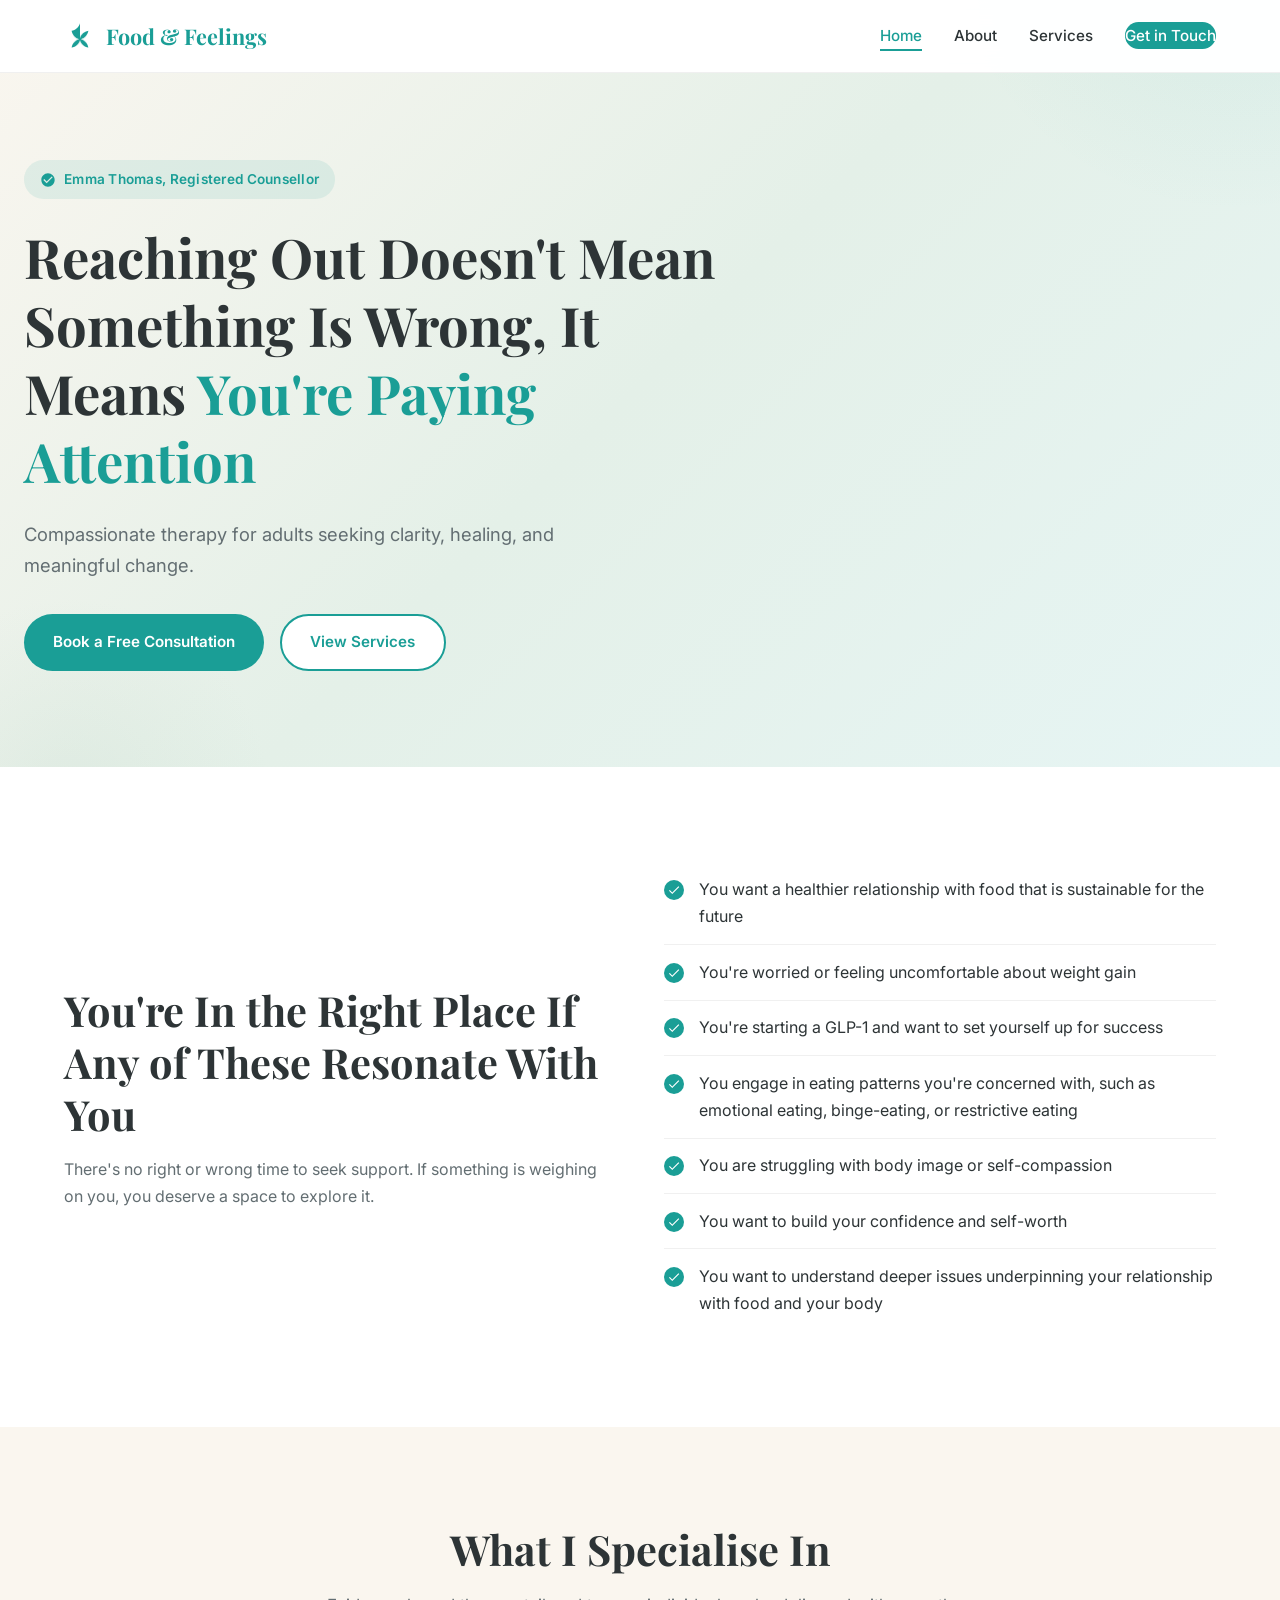
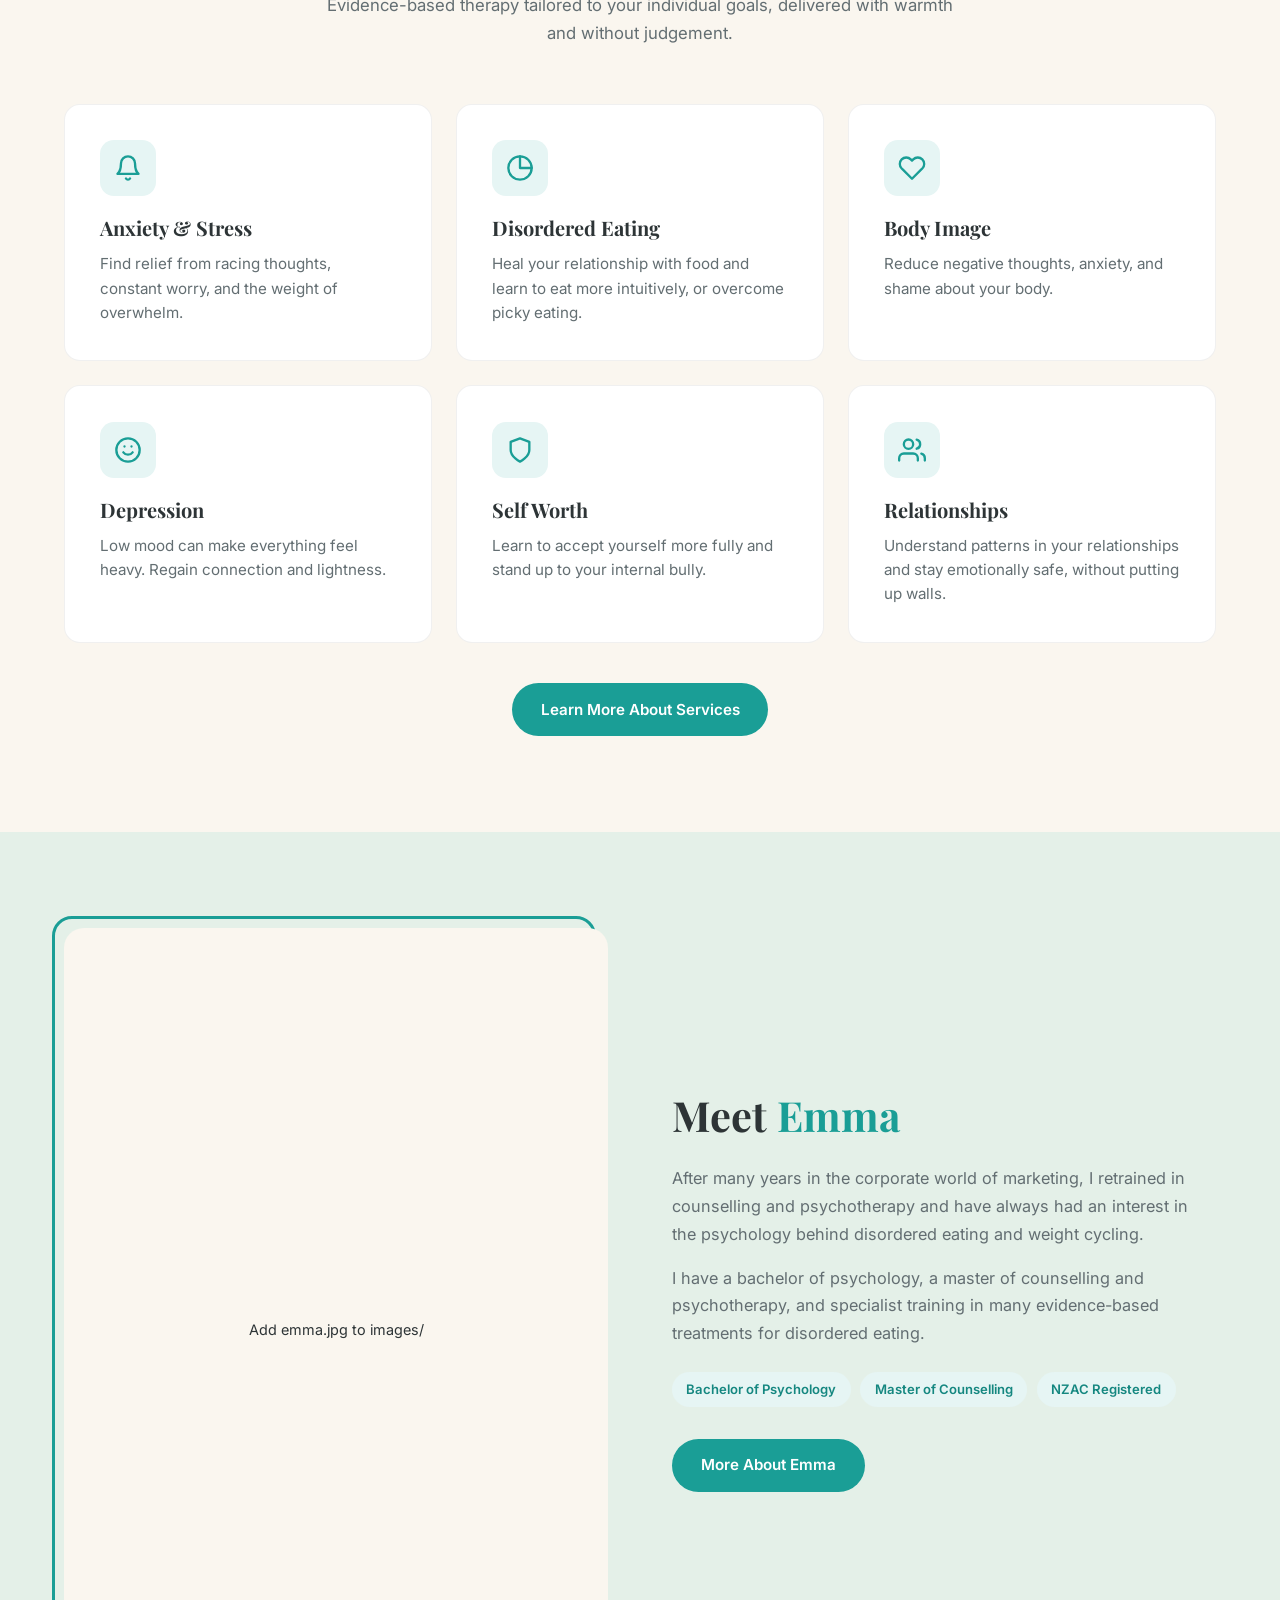
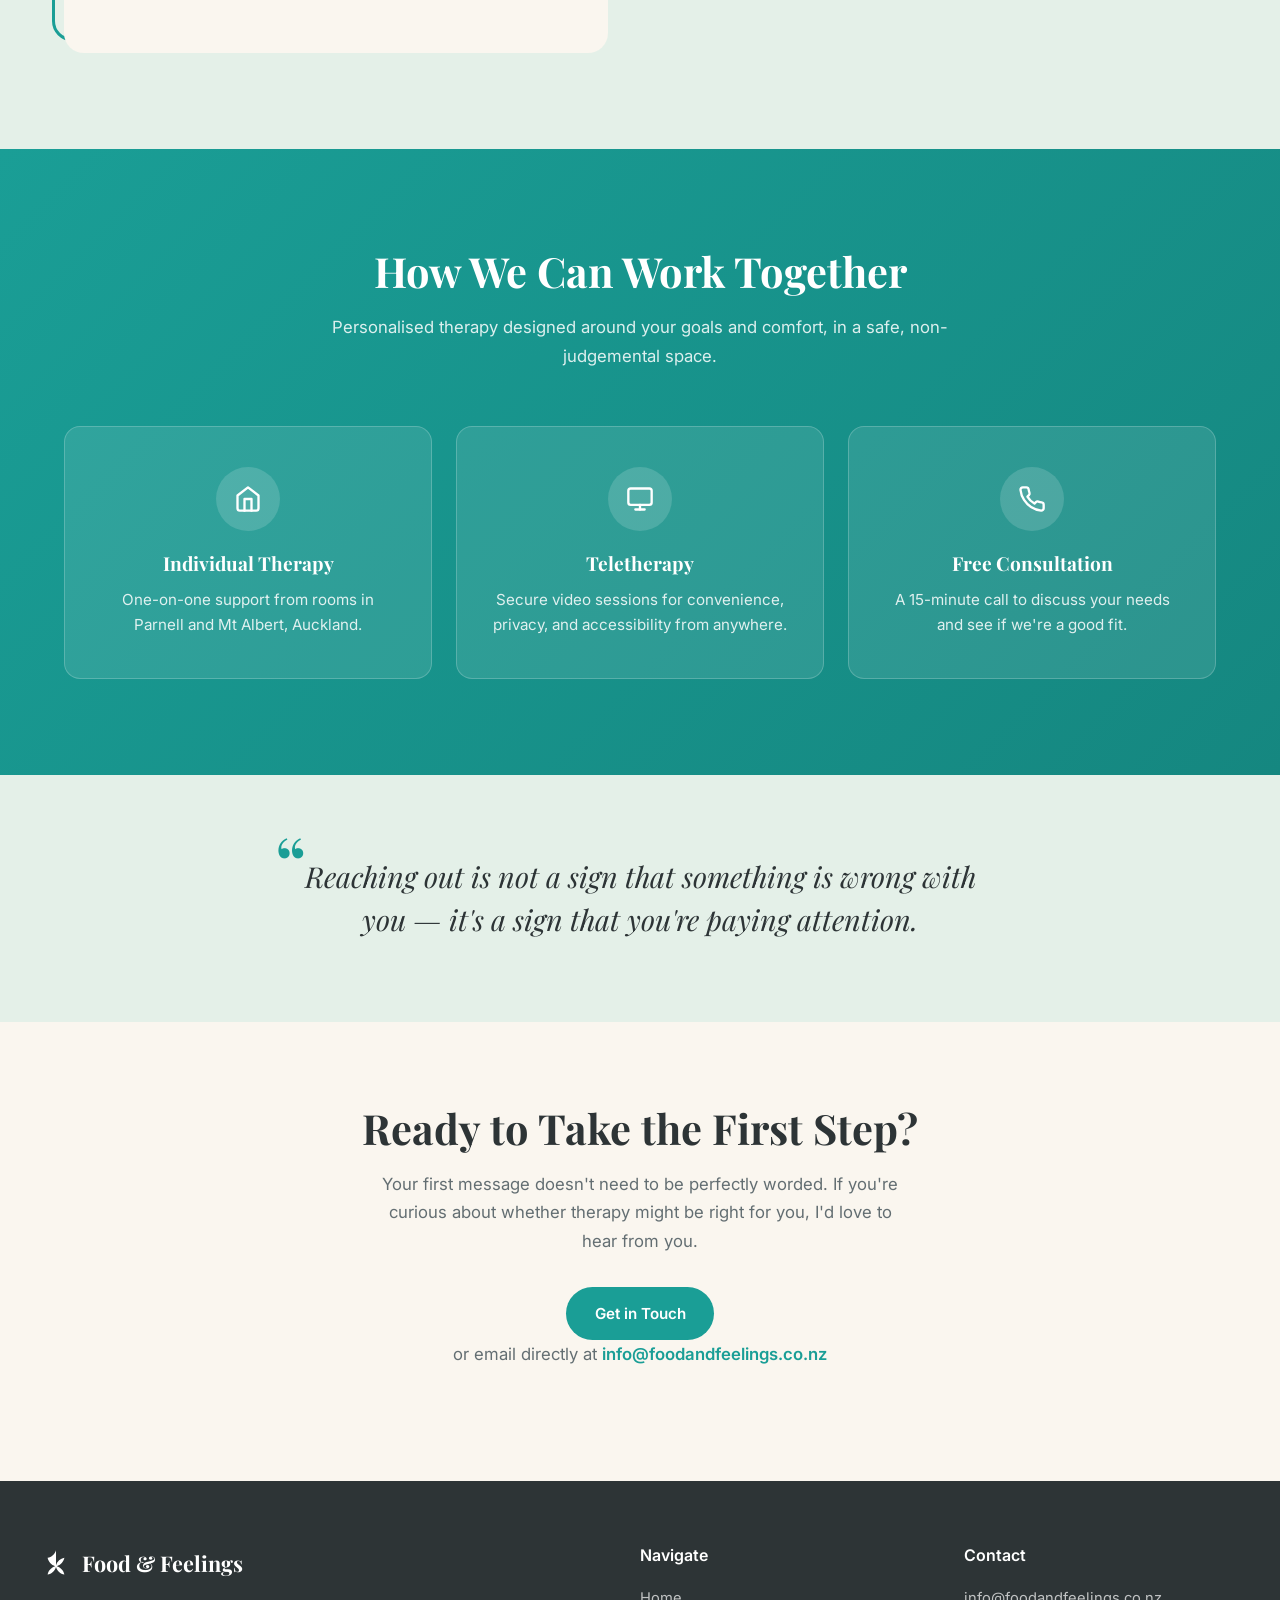
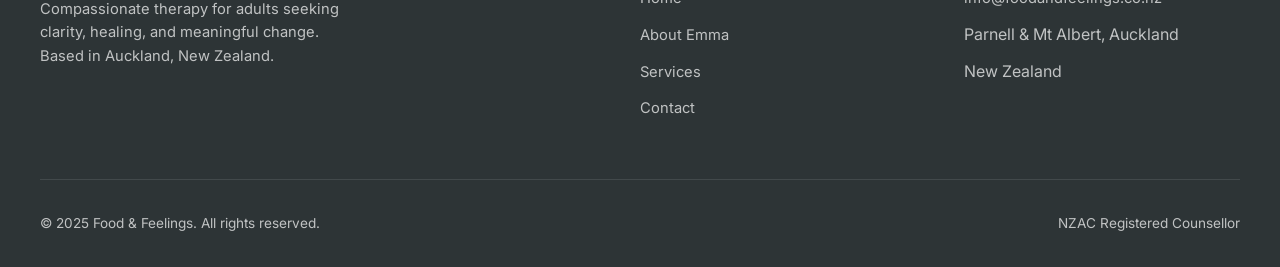
==== index.html @ 9324ab82 "Build responsive Food & Feelings website with 3 pages Rebuilt foodandfeelings.co.nz as a clean, mode" ====
<!DOCTYPE html>
<html lang="en">
<head>
  <meta charset="UTF-8">
  <meta name="viewport" content="width=device-width, initial-scale=1.0">
  <title>Food &amp; Feelings | Compassionate Therapy for Disordered Eating &amp; Wellbeing</title>
  <meta name="description" content="Compassionate therapy for adults seeking clarity, healing, and meaningful change. Specialising in disordered eating, anxiety, body image, and self worth.">
  <link rel="preconnect" href="https://fonts.googleapis.com">
  <link rel="preconnect" href="https://fonts.gstatic.com" crossorigin>
  <link href="https://fonts.googleapis.com/css2?family=Inter:wght@400;500;600;700&family=Playfair+Display:ital,wght@0,700;1,700&display=swap" rel="stylesheet">
  <link rel="stylesheet" href="css/styles.css">
</head>
<body>

  <!-- Navigation -->
  <nav class="nav">
    <div class="nav-inner">
      <a href="index.html" class="nav-logo">
        <svg viewBox="0 0 40 40" fill="none" xmlns="http://www.w3.org/2000/svg">
          <path d="M20 8c-2 4-6 6-10 6 0 4 2 8 6 10-4 2-6 6-6 10 4 0 8-2 10-6 2 4 6 6 10 6 0-4-2-8-6-10 4-2 6-6 6-10-4 0-8 2-10 6-2-4-6-6-10-6z" fill="currentColor" opacity="0.2"/>
          <path d="M20 4c-1.5 5-5.5 8.5-10.5 9.5 1 5 4.5 9 9.5 10.5-5 1.5-8.5 5.5-9.5 10.5 5-1 9-4.5 10.5-9.5 1.5 5 5.5 8.5 10.5 9.5-1-5-4.5-9-9.5-10.5 5-1.5 8.5-5.5 9.5-10.5-5 1-9 4.5-10.5 9.5z" fill="currentColor"/>
        </svg>
        Food &amp; Feelings
      </a>
      <button class="nav-toggle" aria-label="Toggle menu">
        <span></span><span></span><span></span>
      </button>
      <ul class="nav-links">
        <li><a href="index.html" class="active">Home</a></li>
        <li><a href="about.html">About</a></li>
        <li><a href="services.html">Services</a></li>
        <li><a href="mailto:info@foodandfeelings.co.nz" class="nav-cta">Get in Touch</a></li>
      </ul>
    </div>
  </nav>

  <!-- Hero -->
  <section class="hero">
    <div class="hero-content">
      <div class="hero-badge">
        <svg width="16" height="16" viewBox="0 0 24 24" fill="currentColor"><path d="M12 2C6.48 2 2 6.48 2 12s4.48 10 10 10 10-4.48 10-10S17.52 2 12 2zm-2 15l-5-5 1.41-1.41L10 14.17l7.59-7.59L19 8l-9 9z"/></svg>
        Emma Thomas, Registered Counsellor
      </div>
      <h1>Reaching Out Doesn't Mean Something Is Wrong, It Means <em>You're Paying Attention</em></h1>
      <p>Compassionate therapy for adults seeking clarity, healing, and meaningful change.</p>
      <div class="hero-buttons">
        <a href="mailto:info@foodandfeelings.co.nz" class="btn btn-primary">Book a Free Consultation</a>
        <a href="services.html" class="btn btn-secondary">View Services</a>
      </div>
    </div>
  </section>

  <!-- You're In the Right Place -->
  <section class="section">
    <div class="container">
      <div class="resonate-grid">
        <div class="fade-in">
          <h2>You're In the Right Place If Any of These Resonate With You</h2>
          <p style="color: var(--gray); margin-top: 1rem;">There's no right or wrong time to seek support. If something is weighing on you, you deserve a space to explore it.</p>
        </div>
        <ul class="resonate-list fade-in">
          <li>You want a healthier relationship with food that is sustainable for the future</li>
          <li>You're worried or feeling uncomfortable about weight gain</li>
          <li>You're starting a GLP-1 and want to set yourself up for success</li>
          <li>You engage in eating patterns you're concerned with, such as emotional eating, binge-eating, or restrictive eating</li>
          <li>You are struggling with body image or self-compassion</li>
          <li>You want to build your confidence and self-worth</li>
          <li>You want to understand deeper issues underpinning your relationship with food and your body</li>
        </ul>
      </div>
    </div>
  </section>

  <!-- Services Overview -->
  <section class="section section-cream">
    <div class="container">
      <div class="section-header fade-in">
        <h2>What I Specialise In</h2>
        <p>Evidence-based therapy tailored to your individual goals, delivered with warmth and without judgement.</p>
      </div>
      <div class="services-grid">
        <div class="service-card fade-in">
          <div class="service-icon">
            <svg viewBox="0 0 24 24" fill="none" stroke="currentColor" stroke-width="2" stroke-linecap="round" stroke-linejoin="round"><path d="M18 8A6 6 0 0 0 6 8c0 7-3 9-3 9h18s-3-2-3-9"/><path d="M13.73 21a2 2 0 0 1-3.46 0"/></svg>
          </div>
          <h3>Anxiety &amp; Stress</h3>
          <p>Find relief from racing thoughts, constant worry, and the weight of overwhelm.</p>
        </div>
        <div class="service-card fade-in">
          <div class="service-icon">
            <svg viewBox="0 0 24 24" fill="none" stroke="currentColor" stroke-width="2" stroke-linecap="round" stroke-linejoin="round"><path d="M12 2a10 10 0 1 0 10 10H12V2z"/><path d="M12 2a10 10 0 0 1 10 10"/></svg>
          </div>
          <h3>Disordered Eating</h3>
          <p>Heal your relationship with food and learn to eat more intuitively, or overcome picky eating.</p>
        </div>
        <div class="service-card fade-in">
          <div class="service-icon">
            <svg viewBox="0 0 24 24" fill="none" stroke="currentColor" stroke-width="2" stroke-linecap="round" stroke-linejoin="round"><path d="M20.84 4.61a5.5 5.5 0 0 0-7.78 0L12 5.67l-1.06-1.06a5.5 5.5 0 0 0-7.78 7.78l1.06 1.06L12 21.23l7.78-7.78 1.06-1.06a5.5 5.5 0 0 0 0-7.78z"/></svg>
          </div>
          <h3>Body Image</h3>
          <p>Reduce negative thoughts, anxiety, and shame about your body.</p>
        </div>
        <div class="service-card fade-in">
          <div class="service-icon">
            <svg viewBox="0 0 24 24" fill="none" stroke="currentColor" stroke-width="2" stroke-linecap="round" stroke-linejoin="round"><circle cx="12" cy="12" r="10"/><path d="M8 14s1.5 2 4 2 4-2 4-2"/><line x1="9" y1="9" x2="9.01" y2="9"/><line x1="15" y1="9" x2="15.01" y2="9"/></svg>
          </div>
          <h3>Depression</h3>
          <p>Low mood can make everything feel heavy. Regain connection and lightness.</p>
        </div>
        <div class="service-card fade-in">
          <div class="service-icon">
            <svg viewBox="0 0 24 24" fill="none" stroke="currentColor" stroke-width="2" stroke-linecap="round" stroke-linejoin="round"><path d="M12 22s8-4 8-10V5l-8-3-8 3v7c0 6 8 10 8 10z"/></svg>
          </div>
          <h3>Self Worth</h3>
          <p>Learn to accept yourself more fully and stand up to your internal bully.</p>
        </div>
        <div class="service-card fade-in">
          <div class="service-icon">
            <svg viewBox="0 0 24 24" fill="none" stroke="currentColor" stroke-width="2" stroke-linecap="round" stroke-linejoin="round"><path d="M17 21v-2a4 4 0 0 0-4-4H5a4 4 0 0 0-4 4v2"/><circle cx="9" cy="7" r="4"/><path d="M23 21v-2a4 4 0 0 0-3-3.87"/><path d="M16 3.13a4 4 0 0 1 0 7.75"/></svg>
          </div>
          <h3>Relationships</h3>
          <p>Understand patterns in your relationships and stay emotionally safe, without putting up walls.</p>
        </div>
      </div>
      <div style="text-align: center; margin-top: 2.5rem;" class="fade-in">
        <a href="services.html" class="btn btn-primary">Learn More About Services</a>
      </div>
    </div>
  </section>

  <!-- Meet Emma Preview -->
  <section class="section section-sage">
    <div class="container">
      <div class="about-preview">
        <div class="about-photo-wrapper fade-in">
          <div class="about-photo">
            <img src="images/emma.jpg" alt="Emma Thomas, Registered Counsellor" onerror="this.parentElement.innerHTML='<div style=&quot;width:100%;height:100%;display:flex;align-items:center;justify-content:center;background:var(--cream);flex-direction:column;gap:1rem;padding:2rem&quot;><svg width=&quot;64&quot; height=&quot;64&quot; viewBox=&quot;0 0 24 24&quot; fill=&quot;none&quot; stroke=&quot;%231a9e96&quot; stroke-width=&quot;1.5&quot;><path d=&quot;M20 21v-2a4 4 0 0 0-4-4H8a4 4 0 0 0-4 4v2&quot;/><circle cx=&quot;12&quot; cy=&quot;7&quot; r=&quot;4&quot;/></svg><span style=&quot;color:%23636e72;font-size:0.9rem&quot;>Add emma.jpg to images/</span></div>'">
          </div>
        </div>
        <div class="about-text fade-in">
          <h2>Meet <em>Emma</em></h2>
          <p>After many years in the corporate world of marketing, I retrained in counselling and psychotherapy and have always had an interest in the psychology behind disordered eating and weight cycling.</p>
          <p>I have a bachelor of psychology, a master of counselling and psychotherapy, and specialist training in many evidence-based treatments for disordered eating.</p>
          <div class="credentials">
            <span class="credential-tag">Bachelor of Psychology</span>
            <span class="credential-tag">Master of Counselling</span>
            <span class="credential-tag">NZAC Registered</span>
          </div>
          <a href="about.html" class="btn btn-primary">More About Emma</a>
        </div>
      </div>
    </div>
  </section>

  <!-- How We Work Together -->
  <section class="section section-teal">
    <div class="container">
      <div class="section-header fade-in">
        <h2>How We Can Work Together</h2>
        <p>Personalised therapy designed around your goals and comfort, in a safe, non-judgemental space.</p>
      </div>
      <div class="work-grid">
        <div class="work-card fade-in">
          <div class="work-icon">
            <svg viewBox="0 0 24 24" fill="none" stroke="currentColor" stroke-width="2" stroke-linecap="round" stroke-linejoin="round"><path d="M3 9l9-7 9 7v11a2 2 0 0 1-2 2H5a2 2 0 0 1-2-2z"/><polyline points="9 22 9 12 15 12 15 22"/></svg>
          </div>
          <h3>Individual Therapy</h3>
          <p>One-on-one support from rooms in Parnell and Mt Albert, Auckland.</p>
        </div>
        <div class="work-card fade-in">
          <div class="work-icon">
            <svg viewBox="0 0 24 24" fill="none" stroke="currentColor" stroke-width="2" stroke-linecap="round" stroke-linejoin="round"><rect x="2" y="3" width="20" height="14" rx="2" ry="2"/><line x1="8" y1="21" x2="16" y2="21"/><line x1="12" y1="17" x2="12" y2="21"/></svg>
          </div>
          <h3>Teletherapy</h3>
          <p>Secure video sessions for convenience, privacy, and accessibility from anywhere.</p>
        </div>
        <div class="work-card fade-in">
          <div class="work-icon">
            <svg viewBox="0 0 24 24" fill="none" stroke="currentColor" stroke-width="2" stroke-linecap="round" stroke-linejoin="round"><path d="M22 16.92v3a2 2 0 0 1-2.18 2 19.79 19.79 0 0 1-8.63-3.07 19.5 19.5 0 0 1-6-6 19.79 19.79 0 0 1-3.07-8.67A2 2 0 0 1 4.11 2h3a2 2 0 0 1 2 1.72 12.84 12.84 0 0 0 .7 2.81 2 2 0 0 1-.45 2.11L8.09 9.91a16 16 0 0 0 6 6l1.27-1.27a2 2 0 0 1 2.11-.45 12.84 12.84 0 0 0 2.81.7A2 2 0 0 1 22 16.92z"/></svg>
          </div>
          <h3>Free Consultation</h3>
          <p>A 15-minute call to discuss your needs and see if we're a good fit.</p>
        </div>
      </div>
    </div>
  </section>

  <!-- Quote Section -->
  <section class="quote-section">
    <div class="container fade-in">
      <blockquote>
        Reaching out is not a sign that something is wrong with you &mdash; it's a sign that you're paying attention.
      </blockquote>
    </div>
  </section>

  <!-- CTA -->
  <section class="cta-section">
    <div class="container fade-in">
      <h2>Ready to Take the First Step?</h2>
      <p>Your first message doesn't need to be perfectly worded. If you're curious about whether therapy might be right for you, I'd love to hear from you.</p>
      <a href="mailto:info@foodandfeelings.co.nz" class="btn btn-primary">Get in Touch</a>
      <p class="cta-contact">or email directly at <a href="mailto:info@foodandfeelings.co.nz">info@foodandfeelings.co.nz</a></p>
    </div>
  </section>

  <!-- Footer -->
  <footer class="footer">
    <div class="footer-grid">
      <div class="footer-brand">
        <a href="index.html" class="nav-logo">
          <svg viewBox="0 0 40 40" fill="none" xmlns="http://www.w3.org/2000/svg">
            <path d="M20 4c-1.5 5-5.5 8.5-10.5 9.5 1 5 4.5 9 9.5 10.5-5 1.5-8.5 5.5-9.5 10.5 5-1 9-4.5 10.5-9.5 1.5 5 5.5 8.5 10.5 9.5-1-5-4.5-9-9.5-10.5 5-1.5 8.5-5.5 9.5-10.5-5 1-9 4.5-10.5 9.5z" fill="currentColor"/>
          </svg>
          Food &amp; Feelings
        </a>
        <p>Compassionate therapy for adults seeking clarity, healing, and meaningful change. Based in Auckland, New Zealand.</p>
      </div>
      <div>
        <h4>Navigate</h4>
        <ul class="footer-links">
          <li><a href="index.html">Home</a></li>
          <li><a href="about.html">About Emma</a></li>
          <li><a href="services.html">Services</a></li>
          <li><a href="mailto:info@foodandfeelings.co.nz">Contact</a></li>
        </ul>
      </div>
      <div>
        <h4>Contact</h4>
        <ul class="footer-links">
          <li><a href="mailto:info@foodandfeelings.co.nz">info@foodandfeelings.co.nz</a></li>
          <li>Parnell &amp; Mt Albert, Auckland</li>
          <li>New Zealand</li>
        </ul>
      </div>
    </div>
    <div class="footer-bottom">
      <span>&copy; 2025 Food &amp; Feelings. All rights reserved.</span>
      <span>NZAC Registered Counsellor</span>
    </div>
  </footer>

  <script src="js/main.js"></script>
</body>
</html>
---- css/styles.css ----
:root {
  --teal: #1a9e96;
  --teal-dark: #158780;
  --teal-light: #e6f5f4;
  --cream: #faf6ef;
  --cream-dark: #f0e9dd;
  --sage: #c8ddd0;
  --sage-light: #e4f0e8;
  --charcoal: #2d3436;
  --gray: #636e72;
  --gray-light: #b2bec3;
  --white: #ffffff;
  --font-heading: 'Playfair Display', Georgia, serif;
  --font-body: 'Inter', -apple-system, BlinkMacSystemFont, sans-serif;
  --max-width: 1200px;
  --section-padding: 6rem 1.5rem;
  --transition: 0.3s ease;
}

*, *::before, *::after {
  margin: 0;
  padding: 0;
  box-sizing: border-box;
}

html {
  scroll-behavior: smooth;
  font-size: 16px;
}

body {
  font-family: var(--font-body);
  color: var(--charcoal);
  line-height: 1.7;
  background: var(--white);
  -webkit-font-smoothing: antialiased;
}

img {
  max-width: 100%;
  height: auto;
  display: block;
}

a {
  color: var(--teal);
  text-decoration: none;
  transition: color var(--transition);
}

a:hover {
  color: var(--teal-dark);
}

h1, h2, h3, h4 {
  font-family: var(--font-heading);
  font-weight: 700;
  line-height: 1.25;
}

h1 { font-size: clamp(2.2rem, 5vw, 3.4rem); }
h2 { font-size: clamp(1.8rem, 4vw, 2.6rem); }
h3 { font-size: clamp(1.3rem, 3vw, 1.6rem); }

.container {
  max-width: var(--max-width);
  margin: 0 auto;
  padding: 0 1.5rem;
}

/* ========== NAVIGATION ========== */

.nav {
  position: fixed;
  top: 0;
  left: 0;
  right: 0;
  z-index: 1000;
  background: rgba(255, 255, 255, 0.97);
  backdrop-filter: blur(12px);
  border-bottom: 1px solid rgba(0, 0, 0, 0.06);
  transition: box-shadow var(--transition);
}

.nav.scrolled {
  box-shadow: 0 2px 20px rgba(0, 0, 0, 0.08);
}

.nav-inner {
  max-width: var(--max-width);
  margin: 0 auto;
  padding: 0 1.5rem;
  display: flex;
  align-items: center;
  justify-content: space-between;
  height: 72px;
}

.nav-logo {
  display: flex;
  align-items: center;
  gap: 0.6rem;
  font-family: var(--font-heading);
  font-size: 1.35rem;
  font-weight: 700;
  color: var(--teal);
}

.nav-logo svg {
  width: 32px;
  height: 32px;
}

.nav-links {
  display: flex;
  align-items: center;
  gap: 2rem;
  list-style: none;
}

.nav-links a {
  color: var(--charcoal);
  font-size: 0.95rem;
  font-weight: 500;
  position: relative;
  padding: 0.25rem 0;
}

.nav-links a::after {
  content: '';
  position: absolute;
  bottom: -2px;
  left: 0;
  width: 0;
  height: 2px;
  background: var(--teal);
  transition: width var(--transition);
}

.nav-links a:hover::after,
.nav-links a.active::after {
  width: 100%;
}

.nav-links a.active {
  color: var(--teal);
}

.nav-cta {
  background: var(--teal);
  color: var(--white) !important;
  padding: 0.6rem 1.4rem;
  border-radius: 50px;
  font-weight: 600;
  font-size: 0.9rem;
}

.nav-cta::after {
  display: none !important;
}

.nav-cta:hover {
  background: var(--teal-dark);
  color: var(--white) !important;
}

.nav-toggle {
  display: none;
  flex-direction: column;
  gap: 5px;
  background: none;
  border: none;
  cursor: pointer;
  padding: 4px;
}

.nav-toggle span {
  width: 24px;
  height: 2.5px;
  background: var(--charcoal);
  border-radius: 2px;
  transition: var(--transition);
}

/* ========== HERO ========== */

.hero {
  padding: 10rem 1.5rem 6rem;
  background: linear-gradient(135deg, var(--cream) 0%, var(--sage-light) 50%, var(--teal-light) 100%);
  position: relative;
  overflow: hidden;
}

.hero::before {
  content: '';
  position: absolute;
  top: -50%;
  right: -20%;
  width: 600px;
  height: 600px;
  background: radial-gradient(circle, rgba(26, 158, 150, 0.08) 0%, transparent 70%);
  border-radius: 50%;
}

.hero::after {
  content: '';
  position: absolute;
  bottom: -30%;
  left: -10%;
  width: 400px;
  height: 400px;
  background: radial-gradient(circle, rgba(200, 221, 208, 0.3) 0%, transparent 70%);
  border-radius: 50%;
}

.hero-content {
  max-width: 720px;
  position: relative;
  z-index: 1;
}

.hero-badge {
  display: inline-flex;
  align-items: center;
  gap: 0.5rem;
  background: rgba(26, 158, 150, 0.1);
  color: var(--teal);
  padding: 0.5rem 1rem;
  border-radius: 50px;
  font-size: 0.85rem;
  font-weight: 600;
  margin-bottom: 1.5rem;
  letter-spacing: 0.02em;
}

.hero h1 {
  color: var(--charcoal);
  margin-bottom: 1.5rem;
}

.hero h1 em {
  color: var(--teal);
  font-style: normal;
}

.hero p {
  font-size: 1.15rem;
  color: var(--gray);
  max-width: 560px;
  margin-bottom: 2rem;
}

.hero-buttons {
  display: flex;
  gap: 1rem;
  flex-wrap: wrap;
}

/* ========== BUTTONS ========== */

.btn {
  display: inline-flex;
  align-items: center;
  gap: 0.5rem;
  padding: 0.85rem 1.8rem;
  border-radius: 50px;
  font-family: var(--font-body);
  font-weight: 600;
  font-size: 0.95rem;
  cursor: pointer;
  border: none;
  transition: all var(--transition);
}

.btn-primary {
  background: var(--teal);
  color: var(--white);
}

.btn-primary:hover {
  background: var(--teal-dark);
  color: var(--white);
  transform: translateY(-2px);
  box-shadow: 0 8px 24px rgba(26, 158, 150, 0.3);
}

.btn-secondary {
  background: var(--white);
  color: var(--teal);
  border: 2px solid var(--teal);
}

.btn-secondary:hover {
  background: var(--teal-light);
  color: var(--teal-dark);
  transform: translateY(-2px);
}

/* ========== SECTIONS ========== */

.section {
  padding: var(--section-padding);
}

.section-cream {
  background: var(--cream);
}

.section-sage {
  background: var(--sage-light);
}

.section-teal {
  background: linear-gradient(135deg, var(--teal) 0%, var(--teal-dark) 100%);
  color: var(--white);
}

.section-header {
  text-align: center;
  max-width: 640px;
  margin: 0 auto 3.5rem;
}

.section-header h2 {
  margin-bottom: 1rem;
}

.section-header p {
  color: var(--gray);
  font-size: 1.05rem;
}

.section-teal .section-header p {
  color: rgba(255, 255, 255, 0.85);
}

/* ========== RESONATE SECTION ========== */

.resonate-grid {
  display: grid;
  grid-template-columns: 1fr 1fr;
  gap: 3rem;
  align-items: center;
}

.resonate-image {
  border-radius: 20px;
  overflow: hidden;
  aspect-ratio: 4/3;
  background: linear-gradient(135deg, var(--sage) 0%, var(--teal-light) 100%);
  display: flex;
  align-items: center;
  justify-content: center;
  position: relative;
}

.resonate-image img {
  width: 100%;
  height: 100%;
  object-fit: cover;
}

.resonate-list {
  list-style: none;
}

.resonate-list li {
  position: relative;
  padding: 0.85rem 0 0.85rem 2.2rem;
  font-size: 1rem;
  color: var(--charcoal);
  border-bottom: 1px solid rgba(0, 0, 0, 0.06);
}

.resonate-list li:last-child {
  border-bottom: none;
}

.resonate-list li::before {
  content: '';
  position: absolute;
  left: 0;
  top: 1.1rem;
  width: 20px;
  height: 20px;
  background: var(--teal);
  border-radius: 50%;
  background-image: url("data:image/svg+xml,%3Csvg xmlns='http://www.w3.org/2000/svg' viewBox='0 0 24 24' fill='white'%3E%3Cpath d='M9 16.17L4.83 12l-1.42 1.41L9 19 21 7l-1.41-1.41z'/%3E%3C/svg%3E");
  background-size: 14px;
  background-position: center;
  background-repeat: no-repeat;
}

/* ========== SERVICES CARDS ========== */

.services-grid {
  display: grid;
  grid-template-columns: repeat(3, 1fr);
  gap: 1.5rem;
}

.service-card {
  background: var(--white);
  border-radius: 16px;
  padding: 2.2rem;
  transition: all var(--transition);
  border: 1px solid rgba(0, 0, 0, 0.06);
  position: relative;
  overflow: hidden;
}

.service-card::before {
  content: '';
  position: absolute;
  top: 0;
  left: 0;
  right: 0;
  height: 4px;
  background: var(--teal);
  transform: scaleX(0);
  transition: transform var(--transition);
}

.service-card:hover {
  transform: translateY(-4px);
  box-shadow: 0 12px 32px rgba(0, 0, 0, 0.08);
}

.service-card:hover::before {
  transform: scaleX(1);
}

.service-icon {
  width: 56px;
  height: 56px;
  background: var(--teal-light);
  border-radius: 14px;
  display: flex;
  align-items: center;
  justify-content: center;
  margin-bottom: 1.2rem;
}

.service-icon svg {
  width: 28px;
  height: 28px;
  color: var(--teal);
}

.service-card h3 {
  margin-bottom: 0.75rem;
  font-size: 1.25rem;
}

.service-card p {
  color: var(--gray);
  font-size: 0.95rem;
  line-height: 1.6;
}

.section-cream .service-card {
  background: var(--white);
}

/* ========== EMMA / ABOUT PREVIEW ========== */

.about-preview {
  display: grid;
  grid-template-columns: 1fr 1fr;
  gap: 4rem;
  align-items: center;
}

.about-photo-wrapper {
  position: relative;
}

.about-photo-wrapper::before {
  content: '';
  position: absolute;
  top: -12px;
  left: -12px;
  right: 12px;
  bottom: 12px;
  border: 3px solid var(--teal);
  border-radius: 20px;
  z-index: 0;
}

.about-photo {
  position: relative;
  z-index: 1;
  border-radius: 20px;
  overflow: hidden;
  aspect-ratio: 3/4;
  background: var(--cream);
}

.about-photo img {
  width: 100%;
  height: 100%;
  object-fit: cover;
  object-position: center top;
}

.about-text h2 {
  margin-bottom: 1.5rem;
}

.about-text h2 em {
  color: var(--teal);
  font-style: normal;
}

.about-text p {
  color: var(--gray);
  margin-bottom: 1rem;
  font-size: 1.02rem;
}

.about-text .btn {
  margin-top: 1rem;
}

.credentials {
  display: flex;
  flex-wrap: wrap;
  gap: 0.6rem;
  margin-top: 1.5rem;
  margin-bottom: 1rem;
}

.credential-tag {
  background: var(--teal-light);
  color: var(--teal-dark);
  padding: 0.4rem 0.9rem;
  border-radius: 50px;
  font-size: 0.82rem;
  font-weight: 600;
}

/* ========== WORK TOGETHER ========== */

.work-grid {
  display: grid;
  grid-template-columns: repeat(3, 1fr);
  gap: 1.5rem;
}

.work-card {
  background: rgba(255, 255, 255, 0.1);
  border: 1px solid rgba(255, 255, 255, 0.2);
  border-radius: 16px;
  padding: 2.5rem 2rem;
  text-align: center;
  transition: all var(--transition);
}

.work-card:hover {
  background: rgba(255, 255, 255, 0.15);
  transform: translateY(-4px);
}

.work-icon {
  width: 64px;
  height: 64px;
  background: rgba(255, 255, 255, 0.15);
  border-radius: 50%;
  display: flex;
  align-items: center;
  justify-content: center;
  margin: 0 auto 1.2rem;
}

.work-icon svg {
  width: 28px;
  height: 28px;
  color: var(--white);
}

.work-card h3 {
  color: var(--white);
  margin-bottom: 0.75rem;
  font-size: 1.2rem;
}

.work-card p {
  color: rgba(255, 255, 255, 0.85);
  font-size: 0.95rem;
}

/* ========== CTA SECTION ========== */

.cta-section {
  padding: 5rem 1.5rem;
  text-align: center;
  background: var(--cream);
}

.cta-section h2 {
  margin-bottom: 1rem;
}

.cta-section p {
  color: var(--gray);
  max-width: 520px;
  margin: 0 auto 2rem;
  font-size: 1.05rem;
}

.cta-contact {
  margin-top: 1.5rem;
  font-size: 0.95rem;
  color: var(--gray);
}

.cta-contact a {
  font-weight: 600;
}

/* ========== ABOUT PAGE ========== */

.about-hero {
  padding: 10rem 1.5rem 4rem;
  background: linear-gradient(135deg, var(--sage-light) 0%, var(--teal-light) 100%);
  text-align: center;
}

.about-hero h1 {
  margin-bottom: 1rem;
}

.about-hero p {
  color: var(--gray);
  font-size: 1.1rem;
  max-width: 560px;
  margin: 0 auto;
}

.about-full {
  display: grid;
  grid-template-columns: 400px 1fr;
  gap: 4rem;
  align-items: start;
}

.about-photo-sticky {
  position: sticky;
  top: 100px;
}

.approach-section h2 {
  margin-bottom: 1.5rem;
}

.approach-section p {
  color: var(--gray);
  margin-bottom: 1rem;
  font-size: 1.02rem;
}

.treatment-list {
  list-style: none;
  display: grid;
  grid-template-columns: 1fr 1fr;
  gap: 0.6rem;
  margin: 1.5rem 0;
}

.treatment-list li {
  padding: 0.7rem 1rem 0.7rem 2.2rem;
  background: var(--white);
  border-radius: 10px;
  font-size: 0.92rem;
  position: relative;
  border: 1px solid rgba(0, 0, 0, 0.05);
}

.treatment-list li::before {
  content: '';
  position: absolute;
  left: 0.8rem;
  top: 50%;
  transform: translateY(-50%);
  width: 8px;
  height: 8px;
  background: var(--teal);
  border-radius: 50%;
}

.inclusive-grid {
  display: grid;
  grid-template-columns: repeat(3, 1fr);
  gap: 1rem;
  margin-top: 2rem;
}

.inclusive-item {
  background: var(--white);
  padding: 1.5rem;
  border-radius: 12px;
  text-align: center;
  border: 1px solid rgba(0, 0, 0, 0.05);
}

.inclusive-item svg {
  width: 32px;
  height: 32px;
  color: var(--teal);
  margin-bottom: 0.75rem;
}

.inclusive-item p {
  font-size: 0.9rem;
  color: var(--charcoal);
  font-weight: 500;
}

/* ========== SERVICES PAGE ========== */

.service-detail {
  display: grid;
  grid-template-columns: 1fr 1fr;
  gap: 3rem;
  align-items: center;
  padding: 3rem 0;
  border-bottom: 1px solid rgba(0, 0, 0, 0.06);
}

.service-detail:last-child {
  border-bottom: none;
}

.service-detail:nth-child(even) {
  direction: rtl;
}

.service-detail:nth-child(even) > * {
  direction: ltr;
}

.service-detail-icon {
  width: 100%;
  aspect-ratio: 4/3;
  background: var(--cream);
  border-radius: 20px;
  display: flex;
  align-items: center;
  justify-content: center;
  position: relative;
  overflow: hidden;
}

.service-detail-icon img {
  width: 100%;
  height: 100%;
  object-fit: cover;
}

.service-detail-content h3 {
  font-size: 1.6rem;
  margin-bottom: 1rem;
}

.service-detail-content p {
  color: var(--gray);
  font-size: 1.02rem;
  margin-bottom: 1rem;
}

/* ========== QUOTE SECTION ========== */

.quote-section {
  padding: 5rem 1.5rem;
  background: var(--sage-light);
  text-align: center;
}

.quote-section blockquote {
  max-width: 700px;
  margin: 0 auto;
  font-family: var(--font-heading);
  font-size: clamp(1.3rem, 3vw, 1.8rem);
  color: var(--charcoal);
  font-style: italic;
  line-height: 1.5;
  position: relative;
}

.quote-section blockquote::before {
  content: '\201C';
  font-size: 5rem;
  color: var(--teal);
  position: absolute;
  top: -2rem;
  left: -1rem;
  line-height: 1;
  font-style: normal;
}

/* ========== FOOTER ========== */

.footer {
  background: var(--charcoal);
  color: rgba(255, 255, 255, 0.7);
  padding: 4rem 1.5rem 2rem;
}

.footer-grid {
  max-width: var(--max-width);
  margin: 0 auto;
  display: grid;
  grid-template-columns: 2fr 1fr 1fr;
  gap: 3rem;
  margin-bottom: 3rem;
}

.footer-brand .nav-logo {
  color: var(--white);
  margin-bottom: 1rem;
}

.footer-brand p {
  font-size: 0.92rem;
  line-height: 1.6;
  max-width: 300px;
}

.footer h4 {
  color: var(--white);
  font-size: 1rem;
  margin-bottom: 1.2rem;
  font-family: var(--font-body);
  font-weight: 600;
}

.footer-links {
  list-style: none;
}

.footer-links li {
  margin-bottom: 0.6rem;
}

.footer-links a {
  color: rgba(255, 255, 255, 0.7);
  font-size: 0.92rem;
  transition: color var(--transition);
}

.footer-links a:hover {
  color: var(--white);
}

.footer-bottom {
  max-width: var(--max-width);
  margin: 0 auto;
  padding-top: 2rem;
  border-top: 1px solid rgba(255, 255, 255, 0.1);
  display: flex;
  justify-content: space-between;
  align-items: center;
  font-size: 0.85rem;
}

/* ========== MOBILE MENU ========== */

@media (max-width: 768px) {
  .nav-toggle {
    display: flex;
  }

  .nav-links {
    position: fixed;
    top: 72px;
    left: 0;
    right: 0;
    bottom: 0;
    background: var(--white);
    flex-direction: column;
    justify-content: flex-start;
    padding: 2rem 1.5rem;
    gap: 0;
    transform: translateX(100%);
    transition: transform var(--transition);
    z-index: 999;
  }

  .nav-links.open {
    transform: translateX(0);
  }

  .nav-links li {
    width: 100%;
  }

  .nav-links a {
    display: block;
    padding: 1rem 0;
    font-size: 1.1rem;
    border-bottom: 1px solid rgba(0, 0, 0, 0.06);
  }

  .nav-links a::after {
    display: none;
  }

  .nav-cta {
    text-align: center;
    margin-top: 1rem;
  }

  .nav-toggle.open span:nth-child(1) {
    transform: rotate(45deg) translate(5px, 5px);
  }

  .nav-toggle.open span:nth-child(2) {
    opacity: 0;
  }

  .nav-toggle.open span:nth-child(3) {
    transform: rotate(-45deg) translate(5px, -5px);
  }

  .hero {
    padding: 8rem 1.5rem 4rem;
  }

  .hero h1 {
    font-size: 2rem;
  }

  .resonate-grid,
  .about-preview,
  .about-full {
    grid-template-columns: 1fr;
    gap: 2rem;
  }

  .about-photo-sticky {
    position: static;
  }

  .about-full {
    grid-template-columns: 1fr;
  }

  .services-grid {
    grid-template-columns: 1fr;
  }

  .work-grid {
    grid-template-columns: 1fr;
  }

  .service-detail {
    grid-template-columns: 1fr;
    gap: 1.5rem;
  }

  .service-detail:nth-child(even) {
    direction: ltr;
  }

  .treatment-list {
    grid-template-columns: 1fr;
  }

  .inclusive-grid {
    grid-template-columns: 1fr;
  }

  .footer-grid {
    grid-template-columns: 1fr;
    gap: 2rem;
  }

  .footer-bottom {
    flex-direction: column;
    gap: 0.5rem;
    text-align: center;
  }

  .section {
    padding: 4rem 1.5rem;
  }
}

@media (min-width: 769px) and (max-width: 1024px) {
  .services-grid {
    grid-template-columns: repeat(2, 1fr);
  }

  .work-grid {
    grid-template-columns: repeat(2, 1fr);
  }

  .about-full {
    grid-template-columns: 300px 1fr;
    gap: 2.5rem;
  }

  .treatment-list {
    grid-template-columns: 1fr;
  }

  .inclusive-grid {
    grid-template-columns: repeat(2, 1fr);
  }
}

/* ========== ANIMATIONS ========== */

.fade-in {
  opacity: 0;
  transform: translateY(24px);
  transition: opacity 0.6s ease, transform 0.6s ease;
}

.fade-in.visible {
  opacity: 1;
  transform: translateY(0);
}

/* ========== DECORATIVE LEAF SVG ========== */

.leaf-decoration {
  display: flex;
  justify-content: center;
  margin-bottom: 2rem;
}

.leaf-decoration svg {
  width: 56px;
  height: 56px;
  color: var(--teal);
}
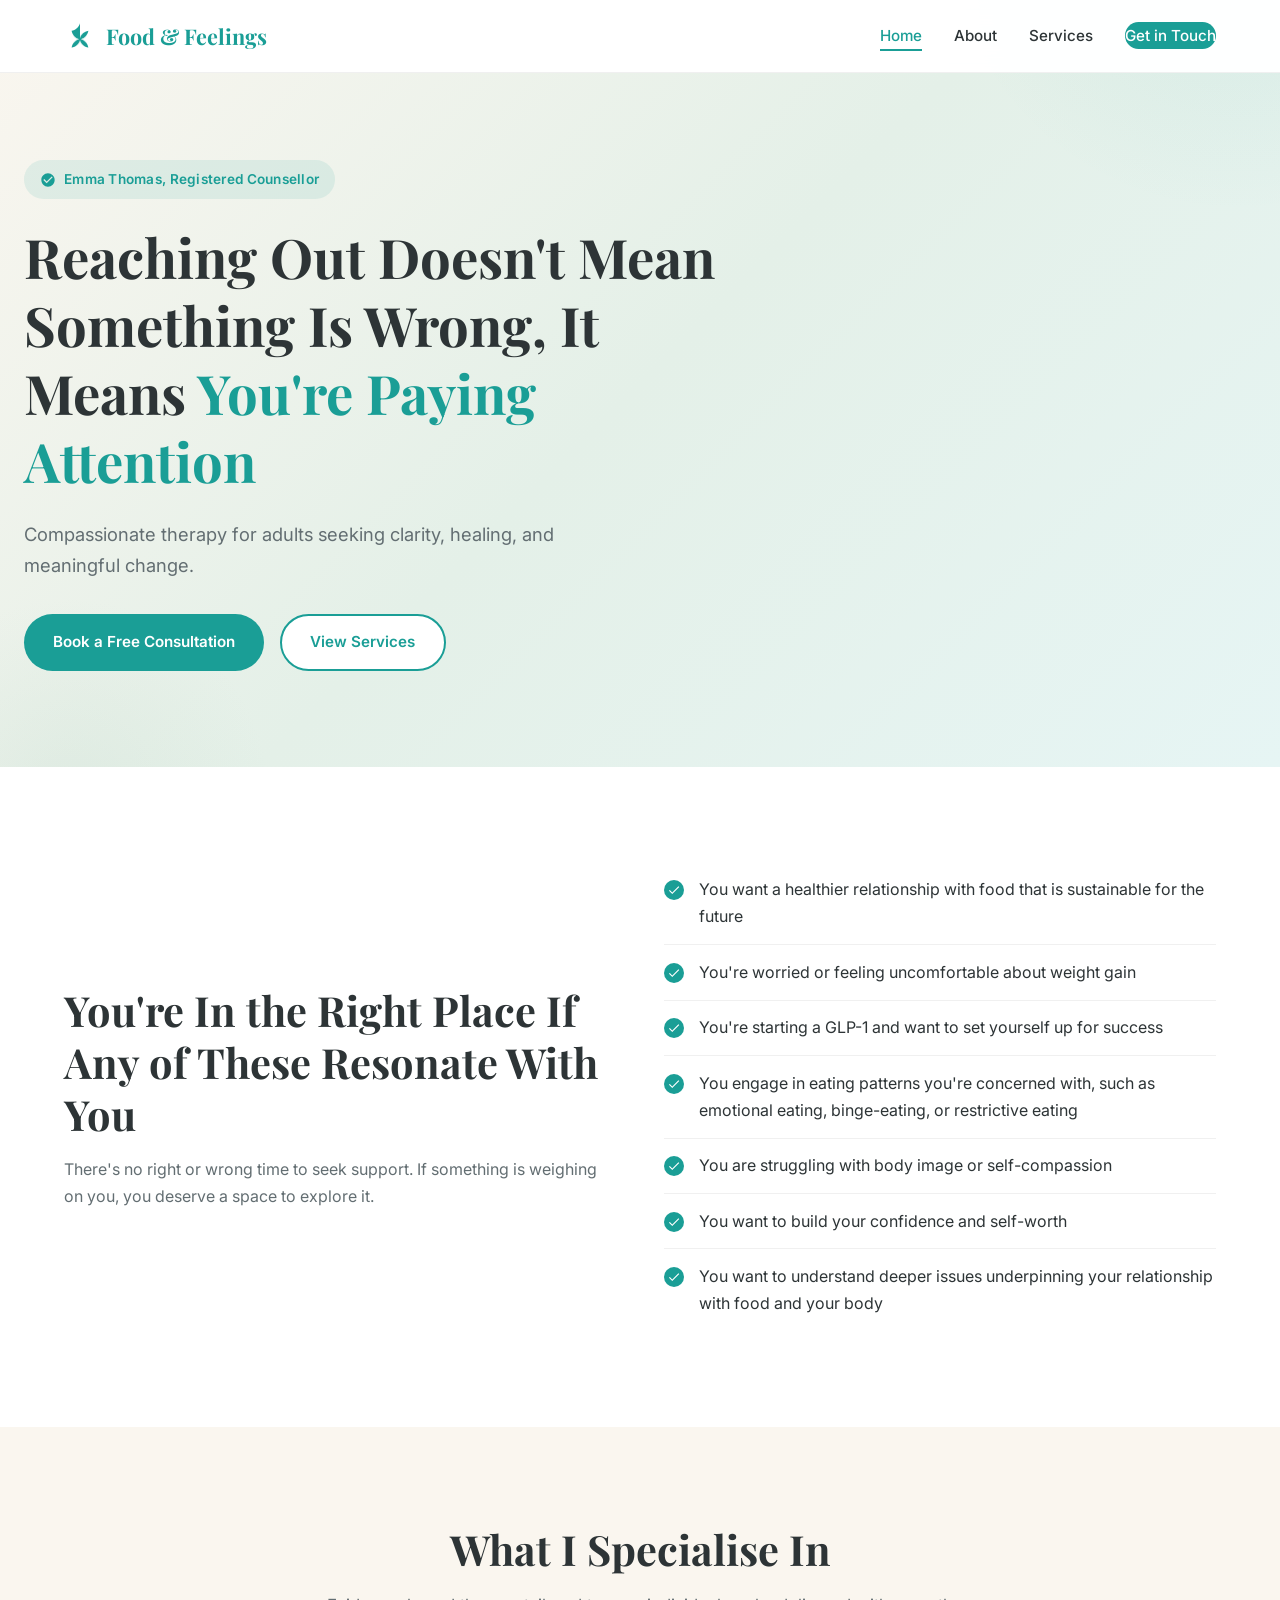
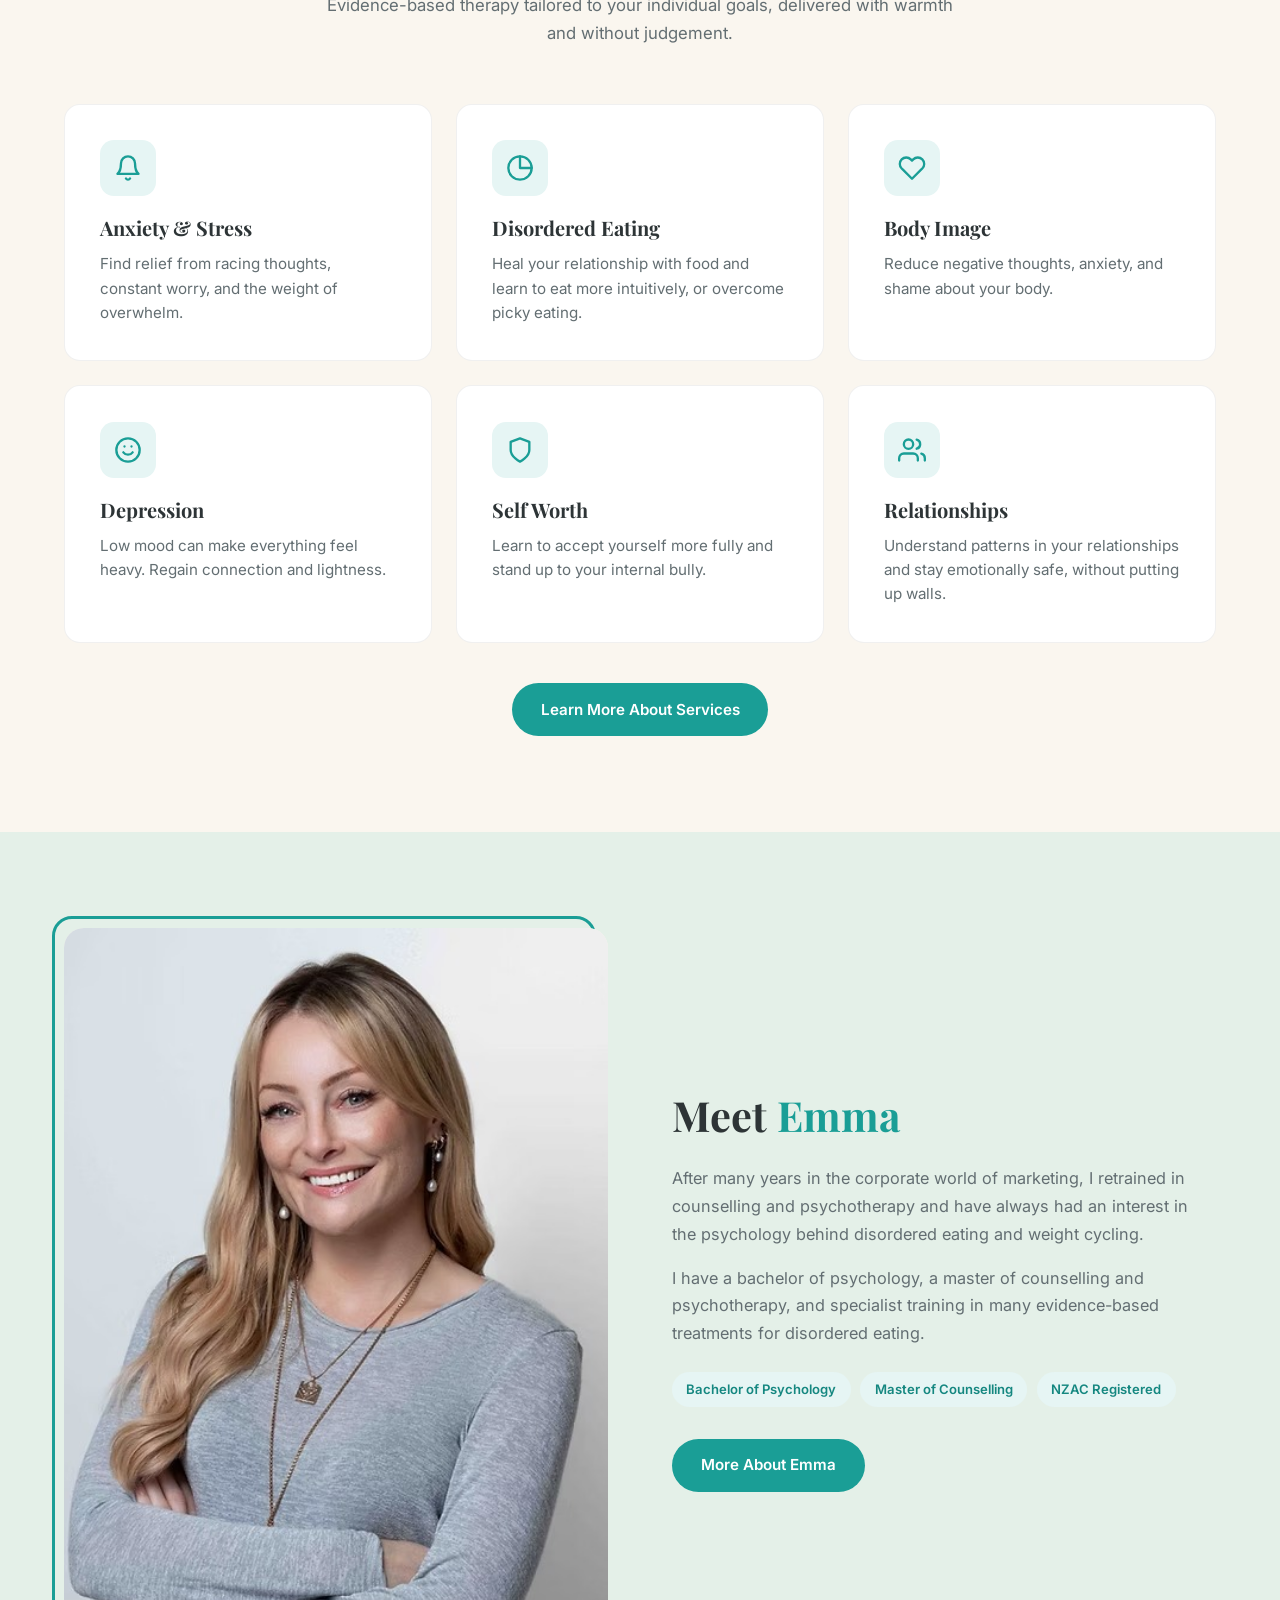
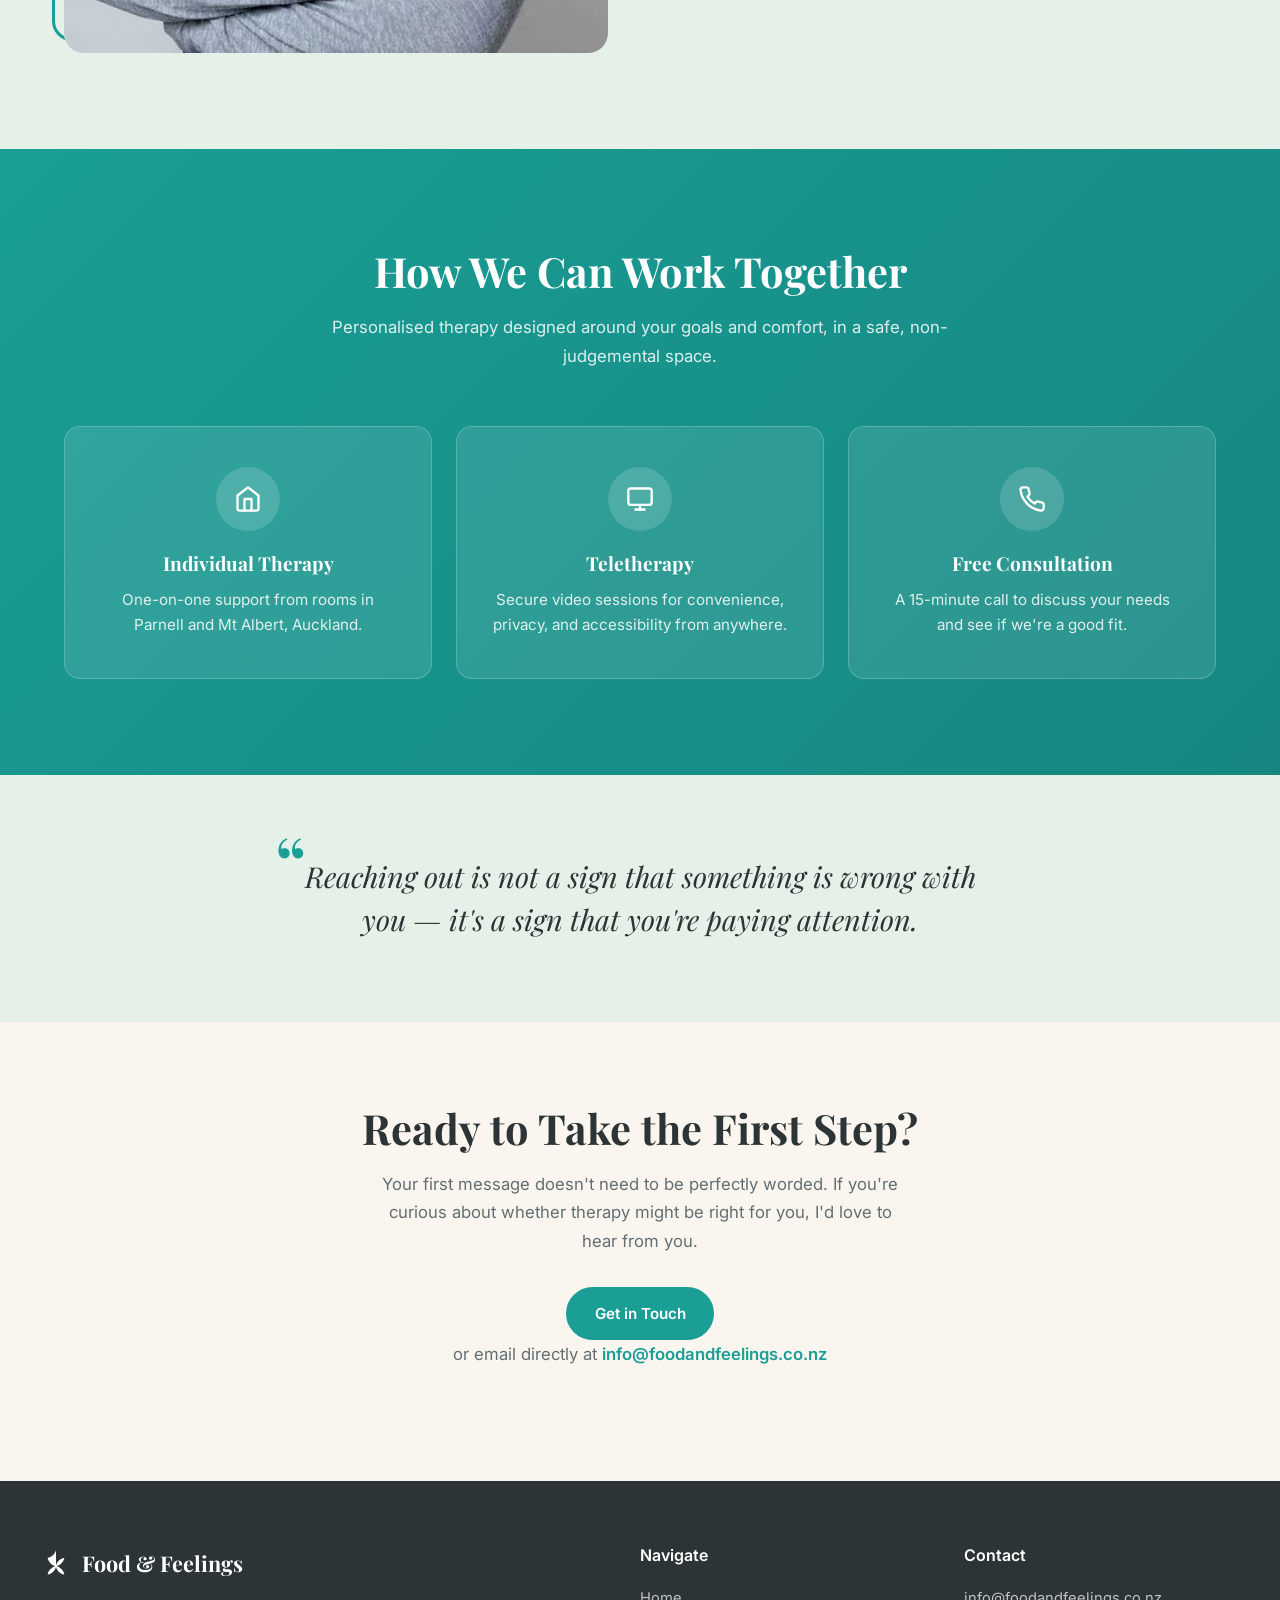
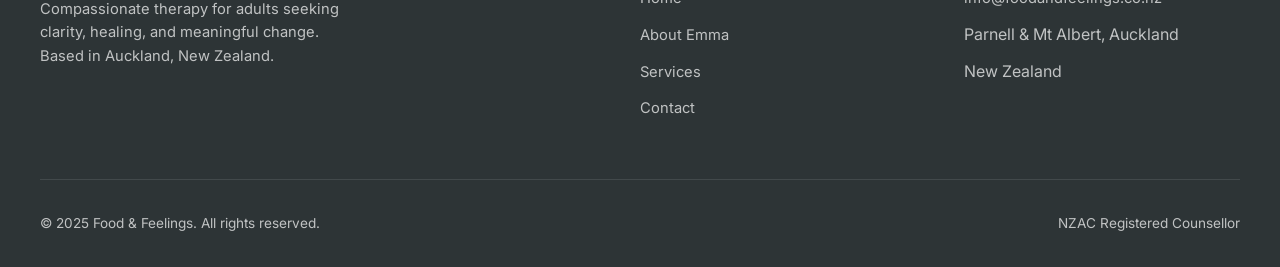
==== commit 87509ea1: "Deploy Food & Feelings site with all assets inlined Three self-contained HTML pages with CSS, JS, an" ====
--- a/index.html
+++ b/index.html
@@ -8,7 +8,1046 @@
   <link rel="preconnect" href="https://fonts.googleapis.com">
   <link rel="preconnect" href="https://fonts.gstatic.com" crossorigin>
   <link href="https://fonts.googleapis.com/css2?family=Inter:wght@400;500;600;700&family=Playfair+Display:ital,wght@0,700;1,700&display=swap" rel="stylesheet">
-  <link rel="stylesheet" href="css/styles.css">
+  <style>
+:root {
+  --teal: #1a9e96;
+  --teal-dark: #158780;
+  --teal-light: #e6f5f4;
+  --cream: #faf6ef;
+  --cream-dark: #f0e9dd;
+  --sage: #c8ddd0;
+  --sage-light: #e4f0e8;
+  --charcoal: #2d3436;
+  --gray: #636e72;
+  --gray-light: #b2bec3;
+  --white: #ffffff;
+  --font-heading: 'Playfair Display', Georgia, serif;
+  --font-body: 'Inter', -apple-system, BlinkMacSystemFont, sans-serif;
+  --max-width: 1200px;
+  --section-padding: 6rem 1.5rem;
+  --transition: 0.3s ease;
+}
+
+*, *::before, *::after {
+  margin: 0;
+  padding: 0;
+  box-sizing: border-box;
+}
+
+html {
+  scroll-behavior: smooth;
+  font-size: 16px;
+}
+
+body {
+  font-family: var(--font-body);
+  color: var(--charcoal);
+  line-height: 1.7;
+  background: var(--white);
+  -webkit-font-smoothing: antialiased;
+}
+
+img {
+  max-width: 100%;
+  height: auto;
+  display: block;
+}
+
+a {
+  color: var(--teal);
+  text-decoration: none;
+  transition: color var(--transition);
+}
+
+a:hover {
+  color: var(--teal-dark);
+}
+
+h1, h2, h3, h4 {
+  font-family: var(--font-heading);
+  font-weight: 700;
+  line-height: 1.25;
+}
+
+h1 { font-size: clamp(2.2rem, 5vw, 3.4rem); }
+h2 { font-size: clamp(1.8rem, 4vw, 2.6rem); }
+h3 { font-size: clamp(1.3rem, 3vw, 1.6rem); }
+
+.container {
+  max-width: var(--max-width);
+  margin: 0 auto;
+  padding: 0 1.5rem;
+}
+
+/* ========== NAVIGATION ========== */
+
+.nav {
+  position: fixed;
+  top: 0;
+  left: 0;
+  right: 0;
+  z-index: 1000;
+  background: rgba(255, 255, 255, 0.97);
+  backdrop-filter: blur(12px);
+  border-bottom: 1px solid rgba(0, 0, 0, 0.06);
+  transition: box-shadow var(--transition);
+}
+
+.nav.scrolled {
+  box-shadow: 0 2px 20px rgba(0, 0, 0, 0.08);
+}
+
+.nav-inner {
+  max-width: var(--max-width);
+  margin: 0 auto;
+  padding: 0 1.5rem;
+  display: flex;
+  align-items: center;
+  justify-content: space-between;
+  height: 72px;
+}
+
+.nav-logo {
+  display: flex;
+  align-items: center;
+  gap: 0.6rem;
+  font-family: var(--font-heading);
+  font-size: 1.35rem;
+  font-weight: 700;
+  color: var(--teal);
+}
+
+.nav-logo svg {
+  width: 32px;
+  height: 32px;
+}
+
+.nav-links {
+  display: flex;
+  align-items: center;
+  gap: 2rem;
+  list-style: none;
+}
+
+.nav-links a {
+  color: var(--charcoal);
+  font-size: 0.95rem;
+  font-weight: 500;
+  position: relative;
+  padding: 0.25rem 0;
+}
+
+.nav-links a::after {
+  content: '';
+  position: absolute;
+  bottom: -2px;
+  left: 0;
+  width: 0;
+  height: 2px;
+  background: var(--teal);
+  transition: width var(--transition);
+}
+
+.nav-links a:hover::after,
+.nav-links a.active::after {
+  width: 100%;
+}
+
+.nav-links a.active {
+  color: var(--teal);
+}
+
+.nav-cta {
+  background: var(--teal);
+  color: var(--white) !important;
+  padding: 0.6rem 1.4rem;
+  border-radius: 50px;
+  font-weight: 600;
+  font-size: 0.9rem;
+}
+
+.nav-cta::after {
+  display: none !important;
+}
+
+.nav-cta:hover {
+  background: var(--teal-dark);
+  color: var(--white) !important;
+}
+
+.nav-toggle {
+  display: none;
+  flex-direction: column;
+  gap: 5px;
+  background: none;
+  border: none;
+  cursor: pointer;
+  padding: 4px;
+}
+
+.nav-toggle span {
+  width: 24px;
+  height: 2.5px;
+  background: var(--charcoal);
+  border-radius: 2px;
+  transition: var(--transition);
+}
+
+/* ========== HERO ========== */
+
+.hero {
+  padding: 10rem 1.5rem 6rem;
+  background: linear-gradient(135deg, var(--cream) 0%, var(--sage-light) 50%, var(--teal-light) 100%);
+  position: relative;
+  overflow: hidden;
+}
+
+.hero::before {
+  content: '';
+  position: absolute;
+  top: -50%;
+  right: -20%;
+  width: 600px;
+  height: 600px;
+  background: radial-gradient(circle, rgba(26, 158, 150, 0.08) 0%, transparent 70%);
+  border-radius: 50%;
+}
+
+.hero::after {
+  content: '';
+  position: absolute;
+  bottom: -30%;
+  left: -10%;
+  width: 400px;
+  height: 400px;
+  background: radial-gradient(circle, rgba(200, 221, 208, 0.3) 0%, transparent 70%);
+  border-radius: 50%;
+}
+
+.hero-content {
+  max-width: 720px;
+  position: relative;
+  z-index: 1;
+}
+
+.hero-badge {
+  display: inline-flex;
+  align-items: center;
+  gap: 0.5rem;
+  background: rgba(26, 158, 150, 0.1);
+  color: var(--teal);
+  padding: 0.5rem 1rem;
+  border-radius: 50px;
+  font-size: 0.85rem;
+  font-weight: 600;
+  margin-bottom: 1.5rem;
+  letter-spacing: 0.02em;
+}
+
+.hero h1 {
+  color: var(--charcoal);
+  margin-bottom: 1.5rem;
+}
+
+.hero h1 em {
+  color: var(--teal);
+  font-style: normal;
+}
+
+.hero p {
+  font-size: 1.15rem;
+  color: var(--gray);
+  max-width: 560px;
+  margin-bottom: 2rem;
+}
+
+.hero-buttons {
+  display: flex;
+  gap: 1rem;
+  flex-wrap: wrap;
+}
+
+/* ========== BUTTONS ========== */
+
+.btn {
+  display: inline-flex;
+  align-items: center;
+  gap: 0.5rem;
+  padding: 0.85rem 1.8rem;
+  border-radius: 50px;
+  font-family: var(--font-body);
+  font-weight: 600;
+  font-size: 0.95rem;
+  cursor: pointer;
+  border: none;
+  transition: all var(--transition);
+}
+
+.btn-primary {
+  background: var(--teal);
+  color: var(--white);
+}
+
+.btn-primary:hover {
+  background: var(--teal-dark);
+  color: var(--white);
+  transform: translateY(-2px);
+  box-shadow: 0 8px 24px rgba(26, 158, 150, 0.3);
+}
+
+.btn-secondary {
+  background: var(--white);
+  color: var(--teal);
+  border: 2px solid var(--teal);
+}
+
+.btn-secondary:hover {
+  background: var(--teal-light);
+  color: var(--teal-dark);
+  transform: translateY(-2px);
+}
+
+/* ========== SECTIONS ========== */
+
+.section {
+  padding: var(--section-padding);
+}
+
+.section-cream {
+  background: var(--cream);
+}
+
+.section-sage {
+  background: var(--sage-light);
+}
+
+.section-teal {
+  background: linear-gradient(135deg, var(--teal) 0%, var(--teal-dark) 100%);
+  color: var(--white);
+}
+
+.section-header {
+  text-align: center;
+  max-width: 640px;
+  margin: 0 auto 3.5rem;
+}
+
+.section-header h2 {
+  margin-bottom: 1rem;
+}
+
+.section-header p {
+  color: var(--gray);
+  font-size: 1.05rem;
+}
+
+.section-teal .section-header p {
+  color: rgba(255, 255, 255, 0.85);
+}
+
+/* ========== RESONATE SECTION ========== */
+
+.resonate-grid {
+  display: grid;
+  grid-template-columns: 1fr 1fr;
+  gap: 3rem;
+  align-items: center;
+}
+
+.resonate-image {
+  border-radius: 20px;
+  overflow: hidden;
+  aspect-ratio: 4/3;
+  background: linear-gradient(135deg, var(--sage) 0%, var(--teal-light) 100%);
+  display: flex;
+  align-items: center;
+  justify-content: center;
+  position: relative;
+}
+
+.resonate-image img {
+  width: 100%;
+  height: 100%;
+  object-fit: cover;
+}
+
+.resonate-list {
+  list-style: none;
+}
+
+.resonate-list li {
+  position: relative;
+  padding: 0.85rem 0 0.85rem 2.2rem;
+  font-size: 1rem;
+  color: var(--charcoal);
+  border-bottom: 1px solid rgba(0, 0, 0, 0.06);
+}
+
+.resonate-list li:last-child {
+  border-bottom: none;
+}
+
+.resonate-list li::before {
+  content: '';
+  position: absolute;
+  left: 0;
+  top: 1.1rem;
+  width: 20px;
+  height: 20px;
+  background: var(--teal);
+  border-radius: 50%;
+  background-image: url("data:image/svg+xml,%3Csvg xmlns='http://www.w3.org/2000/svg' viewBox='0 0 24 24' fill='white'%3E%3Cpath d='M9 16.17L4.83 12l-1.42 1.41L9 19 21 7l-1.41-1.41z'/%3E%3C/svg%3E");
+  background-size: 14px;
+  background-position: center;
+  background-repeat: no-repeat;
+}
+
+/* ========== SERVICES CARDS ========== */
+
+.services-grid {
+  display: grid;
+  grid-template-columns: repeat(3, 1fr);
+  gap: 1.5rem;
+}
+
+.service-card {
+  background: var(--white);
+  border-radius: 16px;
+  padding: 2.2rem;
+  transition: all var(--transition);
+  border: 1px solid rgba(0, 0, 0, 0.06);
+  position: relative;
+  overflow: hidden;
+}
+
+.service-card::before {
+  content: '';
+  position: absolute;
+  top: 0;
+  left: 0;
+  right: 0;
+  height: 4px;
+  background: var(--teal);
+  transform: scaleX(0);
+  transition: transform var(--transition);
+}
+
+.service-card:hover {
+  transform: translateY(-4px);
+  box-shadow: 0 12px 32px rgba(0, 0, 0, 0.08);
+}
+
+.service-card:hover::before {
+  transform: scaleX(1);
+}
+
+.service-icon {
+  width: 56px;
+  height: 56px;
+  background: var(--teal-light);
+  border-radius: 14px;
+  display: flex;
+  align-items: center;
+  justify-content: center;
+  margin-bottom: 1.2rem;
+}
+
+.service-icon svg {
+  width: 28px;
+  height: 28px;
+  color: var(--teal);
+}
+
+.service-card h3 {
+  margin-bottom: 0.75rem;
+  font-size: 1.25rem;
+}
+
+.service-card p {
+  color: var(--gray);
+  font-size: 0.95rem;
+  line-height: 1.6;
+}
+
+.section-cream .service-card {
+  background: var(--white);
+}
+
+/* ========== EMMA / ABOUT PREVIEW ========== */
+
+.about-preview {
+  display: grid;
+  grid-template-columns: 1fr 1fr;
+  gap: 4rem;
+  align-items: center;
+}
+
+.about-photo-wrapper {
+  position: relative;
+}
+
+.about-photo-wrapper::before {
+  content: '';
+  position: absolute;
+  top: -12px;
+  left: -12px;
+  right: 12px;
+  bottom: 12px;
+  border: 3px solid var(--teal);
+  border-radius: 20px;
+  z-index: 0;
+}
+
+.about-photo {
+  position: relative;
+  z-index: 1;
+  border-radius: 20px;
+  overflow: hidden;
+  aspect-ratio: 3/4;
+  background: var(--cream);
+}
+
+.about-photo img {
+  width: 100%;
+  height: 100%;
+  object-fit: cover;
+  object-position: center top;
+}
+
+.about-text h2 {
+  margin-bottom: 1.5rem;
+}
+
+.about-text h2 em {
+  color: var(--teal);
+  font-style: normal;
+}
+
+.about-text p {
+  color: var(--gray);
+  margin-bottom: 1rem;
+  font-size: 1.02rem;
+}
+
+.about-text .btn {
+  margin-top: 1rem;
+}
+
+.credentials {
+  display: flex;
+  flex-wrap: wrap;
+  gap: 0.6rem;
+  margin-top: 1.5rem;
+  margin-bottom: 1rem;
+}
+
+.credential-tag {
+  background: var(--teal-light);
+  color: var(--teal-dark);
+  padding: 0.4rem 0.9rem;
+  border-radius: 50px;
+  font-size: 0.82rem;
+  font-weight: 600;
+}
+
+/* ========== WORK TOGETHER ========== */
+
+.work-grid {
+  display: grid;
+  grid-template-columns: repeat(3, 1fr);
+  gap: 1.5rem;
+}
+
+.work-card {
+  background: rgba(255, 255, 255, 0.1);
+  border: 1px solid rgba(255, 255, 255, 0.2);
+  border-radius: 16px;
+  padding: 2.5rem 2rem;
+  text-align: center;
+  transition: all var(--transition);
+}
+
+.work-card:hover {
+  background: rgba(255, 255, 255, 0.15);
+  transform: translateY(-4px);
+}
+
+.work-icon {
+  width: 64px;
+  height: 64px;
+  background: rgba(255, 255, 255, 0.15);
+  border-radius: 50%;
+  display: flex;
+  align-items: center;
+  justify-content: center;
+  margin: 0 auto 1.2rem;
+}
+
+.work-icon svg {
+  width: 28px;
+  height: 28px;
+  color: var(--white);
+}
+
+.work-card h3 {
+  color: var(--white);
+  margin-bottom: 0.75rem;
+  font-size: 1.2rem;
+}
+
+.work-card p {
+  color: rgba(255, 255, 255, 0.85);
+  font-size: 0.95rem;
+}
+
+/* ========== CTA SECTION ========== */
+
+.cta-section {
+  padding: 5rem 1.5rem;
+  text-align: center;
+  background: var(--cream);
+}
+
+.cta-section h2 {
+  margin-bottom: 1rem;
+}
+
+.cta-section p {
+  color: var(--gray);
+  max-width: 520px;
+  margin: 0 auto 2rem;
+  font-size: 1.05rem;
+}
+
+.cta-contact {
+  margin-top: 1.5rem;
+  font-size: 0.95rem;
+  color: var(--gray);
+}
+
+.cta-contact a {
+  font-weight: 600;
+}
+
+/* ========== ABOUT PAGE ========== */
+
+.about-hero {
+  padding: 10rem 1.5rem 4rem;
+  background: linear-gradient(135deg, var(--sage-light) 0%, var(--teal-light) 100%);
+  text-align: center;
+}
+
+.about-hero h1 {
+  margin-bottom: 1rem;
+}
+
+.about-hero p {
+  color: var(--gray);
+  font-size: 1.1rem;
+  max-width: 560px;
+  margin: 0 auto;
+}
+
+.about-full {
+  display: grid;
+  grid-template-columns: 400px 1fr;
+  gap: 4rem;
+  align-items: start;
+}
+
+.about-photo-sticky {
+  position: sticky;
+  top: 100px;
+}
+
+.approach-section h2 {
+  margin-bottom: 1.5rem;
+}
+
+.approach-section p {
+  color: var(--gray);
+  margin-bottom: 1rem;
+  font-size: 1.02rem;
+}
+
+.treatment-list {
+  list-style: none;
+  display: grid;
+  grid-template-columns: 1fr 1fr;
+  gap: 0.6rem;
+  margin: 1.5rem 0;
+}
+
+.treatment-list li {
+  padding: 0.7rem 1rem 0.7rem 2.2rem;
+  background: var(--white);
+  border-radius: 10px;
+  font-size: 0.92rem;
+  position: relative;
+  border: 1px solid rgba(0, 0, 0, 0.05);
+}
+
+.treatment-list li::before {
+  content: '';
+  position: absolute;
+  left: 0.8rem;
+  top: 50%;
+  transform: translateY(-50%);
+  width: 8px;
+  height: 8px;
+  background: var(--teal);
+  border-radius: 50%;
+}
+
+.inclusive-grid {
+  display: grid;
+  grid-template-columns: repeat(3, 1fr);
+  gap: 1rem;
+  margin-top: 2rem;
+}
+
+.inclusive-item {
+  background: var(--white);
+  padding: 1.5rem;
+  border-radius: 12px;
+  text-align: center;
+  border: 1px solid rgba(0, 0, 0, 0.05);
+}
+
+.inclusive-item svg {
+  width: 32px;
+  height: 32px;
+  color: var(--teal);
+  margin-bottom: 0.75rem;
+}
+
+.inclusive-item p {
+  font-size: 0.9rem;
+  color: var(--charcoal);
+  font-weight: 500;
+}
+
+/* ========== SERVICES PAGE ========== */
+
+.service-detail {
+  display: grid;
+  grid-template-columns: 1fr 1fr;
+  gap: 3rem;
+  align-items: center;
+  padding: 3rem 0;
+  border-bottom: 1px solid rgba(0, 0, 0, 0.06);
+}
+
+.service-detail:last-child {
+  border-bottom: none;
+}
+
+.service-detail:nth-child(even) {
+  direction: rtl;
+}
+
+.service-detail:nth-child(even) > * {
+  direction: ltr;
+}
+
+.service-detail-icon {
+  width: 100%;
+  aspect-ratio: 4/3;
+  background: var(--cream);
+  border-radius: 20px;
+  display: flex;
+  align-items: center;
+  justify-content: center;
+  position: relative;
+  overflow: hidden;
+}
+
+.service-detail-icon img {
+  width: 100%;
+  height: 100%;
+  object-fit: cover;
+}
+
+.service-detail-content h3 {
+  font-size: 1.6rem;
+  margin-bottom: 1rem;
+}
+
+.service-detail-content p {
+  color: var(--gray);
+  font-size: 1.02rem;
+  margin-bottom: 1rem;
+}
+
+/* ========== QUOTE SECTION ========== */
+
+.quote-section {
+  padding: 5rem 1.5rem;
+  background: var(--sage-light);
+  text-align: center;
+}
+
+.quote-section blockquote {
+  max-width: 700px;
+  margin: 0 auto;
+  font-family: var(--font-heading);
+  font-size: clamp(1.3rem, 3vw, 1.8rem);
+  color: var(--charcoal);
+  font-style: italic;
+  line-height: 1.5;
+  position: relative;
+}
+
+.quote-section blockquote::before {
+  content: '\201C';
+  font-size: 5rem;
+  color: var(--teal);
+  position: absolute;
+  top: -2rem;
+  left: -1rem;
+  line-height: 1;
+  font-style: normal;
+}
+
+/* ========== FOOTER ========== */
+
+.footer {
+  background: var(--charcoal);
+  color: rgba(255, 255, 255, 0.7);
+  padding: 4rem 1.5rem 2rem;
+}
+
+.footer-grid {
+  max-width: var(--max-width);
+  margin: 0 auto;
+  display: grid;
+  grid-template-columns: 2fr 1fr 1fr;
+  gap: 3rem;
+  margin-bottom: 3rem;
+}
+
+.footer-brand .nav-logo {
+  color: var(--white);
+  margin-bottom: 1rem;
+}
+
+.footer-brand p {
+  font-size: 0.92rem;
+  line-height: 1.6;
+  max-width: 300px;
+}
+
+.footer h4 {
+  color: var(--white);
+  font-size: 1rem;
+  margin-bottom: 1.2rem;
+  font-family: var(--font-body);
+  font-weight: 600;
+}
+
+.footer-links {
+  list-style: none;
+}
+
+.footer-links li {
+  margin-bottom: 0.6rem;
+}
+
+.footer-links a {
+  color: rgba(255, 255, 255, 0.7);
+  font-size: 0.92rem;
+  transition: color var(--transition);
+}
+
+.footer-links a:hover {
+  color: var(--white);
+}
+
+.footer-bottom {
+  max-width: var(--max-width);
+  margin: 0 auto;
+  padding-top: 2rem;
+  border-top: 1px solid rgba(255, 255, 255, 0.1);
+  display: flex;
+  justify-content: space-between;
+  align-items: center;
+  font-size: 0.85rem;
+}
+
+/* ========== MOBILE MENU ========== */
+
+@media (max-width: 768px) {
+  .nav-toggle {
+    display: flex;
+  }
+
+  .nav-links {
+    position: fixed;
+    top: 72px;
+    left: 0;
+    right: 0;
+    bottom: 0;
+    background: var(--white);
+    flex-direction: column;
+    justify-content: flex-start;
+    padding: 2rem 1.5rem;
+    gap: 0;
+    transform: translateX(100%);
+    transition: transform var(--transition);
+    z-index: 999;
+  }
+
+  .nav-links.open {
+    transform: translateX(0);
+  }
+
+  .nav-links li {
+    width: 100%;
+  }
+
+  .nav-links a {
+    display: block;
+    padding: 1rem 0;
+    font-size: 1.1rem;
+    border-bottom: 1px solid rgba(0, 0, 0, 0.06);
+  }
+
+  .nav-links a::after {
+    display: none;
+  }
+
+  .nav-cta {
+    text-align: center;
+    margin-top: 1rem;
+  }
+
+  .nav-toggle.open span:nth-child(1) {
+    transform: rotate(45deg) translate(5px, 5px);
+  }
+
+  .nav-toggle.open span:nth-child(2) {
+    opacity: 0;
+  }
+
+  .nav-toggle.open span:nth-child(3) {
+    transform: rotate(-45deg) translate(5px, -5px);
+  }
+
+  .hero {
+    padding: 8rem 1.5rem 4rem;
+  }
+
+  .hero h1 {
+    font-size: 2rem;
+  }
+
+  .resonate-grid,
+  .about-preview,
+  .about-full {
+    grid-template-columns: 1fr;
+    gap: 2rem;
+  }
+
+  .about-photo-sticky {
+    position: static;
+  }
+
+  .about-full {
+    grid-template-columns: 1fr;
+  }
+
+  .services-grid {
+    grid-template-columns: 1fr;
+  }
+
+  .work-grid {
+    grid-template-columns: 1fr;
+  }
+
+  .service-detail {
+    grid-template-columns: 1fr;
+    gap: 1.5rem;
+  }
+
+  .service-detail:nth-child(even) {
+    direction: ltr;
+  }
+
+  .treatment-list {
+    grid-template-columns: 1fr;
+  }
+
+  .inclusive-grid {
+    grid-template-columns: 1fr;
+  }
+
+  .footer-grid {
+    grid-template-columns: 1fr;
+    gap: 2rem;
+  }
+
+  .footer-bottom {
+    flex-direction: column;
+    gap: 0.5rem;
+    text-align: center;
+  }
+
+  .section {
+    padding: 4rem 1.5rem;
+  }
+}
+
+@media (min-width: 769px) and (max-width: 1024px) {
+  .services-grid {
+    grid-template-columns: repeat(2, 1fr);
+  }
+
+  .work-grid {
+    grid-template-columns: repeat(2, 1fr);
+  }
+
+  .about-full {
+    grid-template-columns: 300px 1fr;
+    gap: 2.5rem;
+  }
+
+  .treatment-list {
+    grid-template-columns: 1fr;
+  }
+
+  .inclusive-grid {
+    grid-template-columns: repeat(2, 1fr);
+  }
+}
+
+/* ========== ANIMATIONS ========== */
+
+.fade-in {
+  opacity: 0;
+  transform: translateY(24px);
+  transition: opacity 0.6s ease, transform 0.6s ease;
+}
+
+.fade-in.visible {
+  opacity: 1;
+  transform: translateY(0);
+}
+
+/* ========== DECORATIVE LEAF SVG ========== */
+
+.leaf-decoration {
+  display: flex;
+  justify-content: center;
+  margin-bottom: 2rem;
+}
+
+.leaf-decoration svg {
+  width: 56px;
+  height: 56px;
+  color: var(--teal);
+}
+
+</style>
 </head>
 <body>
 
@@ -134,7 +1173,7 @@
       <div class="about-preview">
         <div class="about-photo-wrapper fade-in">
           <div class="about-photo">
-            <img src="images/emma.jpg" alt="Emma Thomas, Registered Counsellor" onerror="this.parentElement.innerHTML='<div style=&quot;width:100%;height:100%;display:flex;align-items:center;justify-content:center;background:var(--cream);flex-direction:column;gap:1rem;padding:2rem&quot;><svg width=&quot;64&quot; height=&quot;64&quot; viewBox=&quot;0 0 24 24&quot; fill=&quot;none&quot; stroke=&quot;%231a9e96&quot; stroke-width=&quot;1.5&quot;><path d=&quot;M20 21v-2a4 4 0 0 0-4-4H8a4 4 0 0 0-4 4v2&quot;/><circle cx=&quot;12&quot; cy=&quot;7&quot; r=&quot;4&quot;/></svg><span style=&quot;color:%23636e72;font-size:0.9rem&quot;>Add emma.jpg to images/</span></div>'">
+            <img src="[data-uri]" alt="Emma Thomas, Registered Counsellor" onerror="this.parentElement.innerHTML='<div style=&quot;width:100%;height:100%;display:flex;align-items:center;justify-content:center;background:var(--cream);flex-direction:column;gap:1rem;padding:2rem&quot;><svg width=&quot;64&quot; height=&quot;64&quot; viewBox=&quot;0 0 24 24&quot; fill=&quot;none&quot; stroke=&quot;%231a9e96&quot; stroke-width=&quot;1.5&quot;><path d=&quot;M20 21v-2a4 4 0 0 0-4-4H8a4 4 0 0 0-4 4v2&quot;/><circle cx=&quot;12&quot; cy=&quot;7&quot; r=&quot;4&quot;/></svg><span style=&quot;color:%23636e72;font-size:0.9rem&quot;>Add emma.jpg to images/</span></div>'">
           </div>
         </div>
         <div class="about-text fade-in">
@@ -240,6 +1279,44 @@
     </div>
   </footer>
 
-  <script src="js/main.js"></script>
+  <script>
+document.addEventListener('DOMContentLoaded', function () {
+  var toggle = document.querySelector('.nav-toggle');
+  var links = document.querySelector('.nav-links');
+
+  toggle.addEventListener('click', function () {
+    toggle.classList.toggle('open');
+    links.classList.toggle('open');
+  });
+
+  links.querySelectorAll('a').forEach(function (link) {
+    link.addEventListener('click', function () {
+      toggle.classList.remove('open');
+      links.classList.remove('open');
+    });
+  });
+
+  var nav = document.querySelector('.nav');
+  window.addEventListener('scroll', function () {
+    nav.classList.toggle('scrolled', window.scrollY > 20);
+  });
+
+  var faders = document.querySelectorAll('.fade-in');
+  if ('IntersectionObserver' in window) {
+    var observer = new IntersectionObserver(function (entries) {
+      entries.forEach(function (entry) {
+        if (entry.isIntersecting) {
+          entry.target.classList.add('visible');
+          observer.unobserve(entry.target);
+        }
+      });
+    }, { threshold: 0.15 });
+    faders.forEach(function (el) { observer.observe(el); });
+  } else {
+    faders.forEach(function (el) { el.classList.add('visible'); });
+  }
+});
+
+</script>
 </body>
 </html>
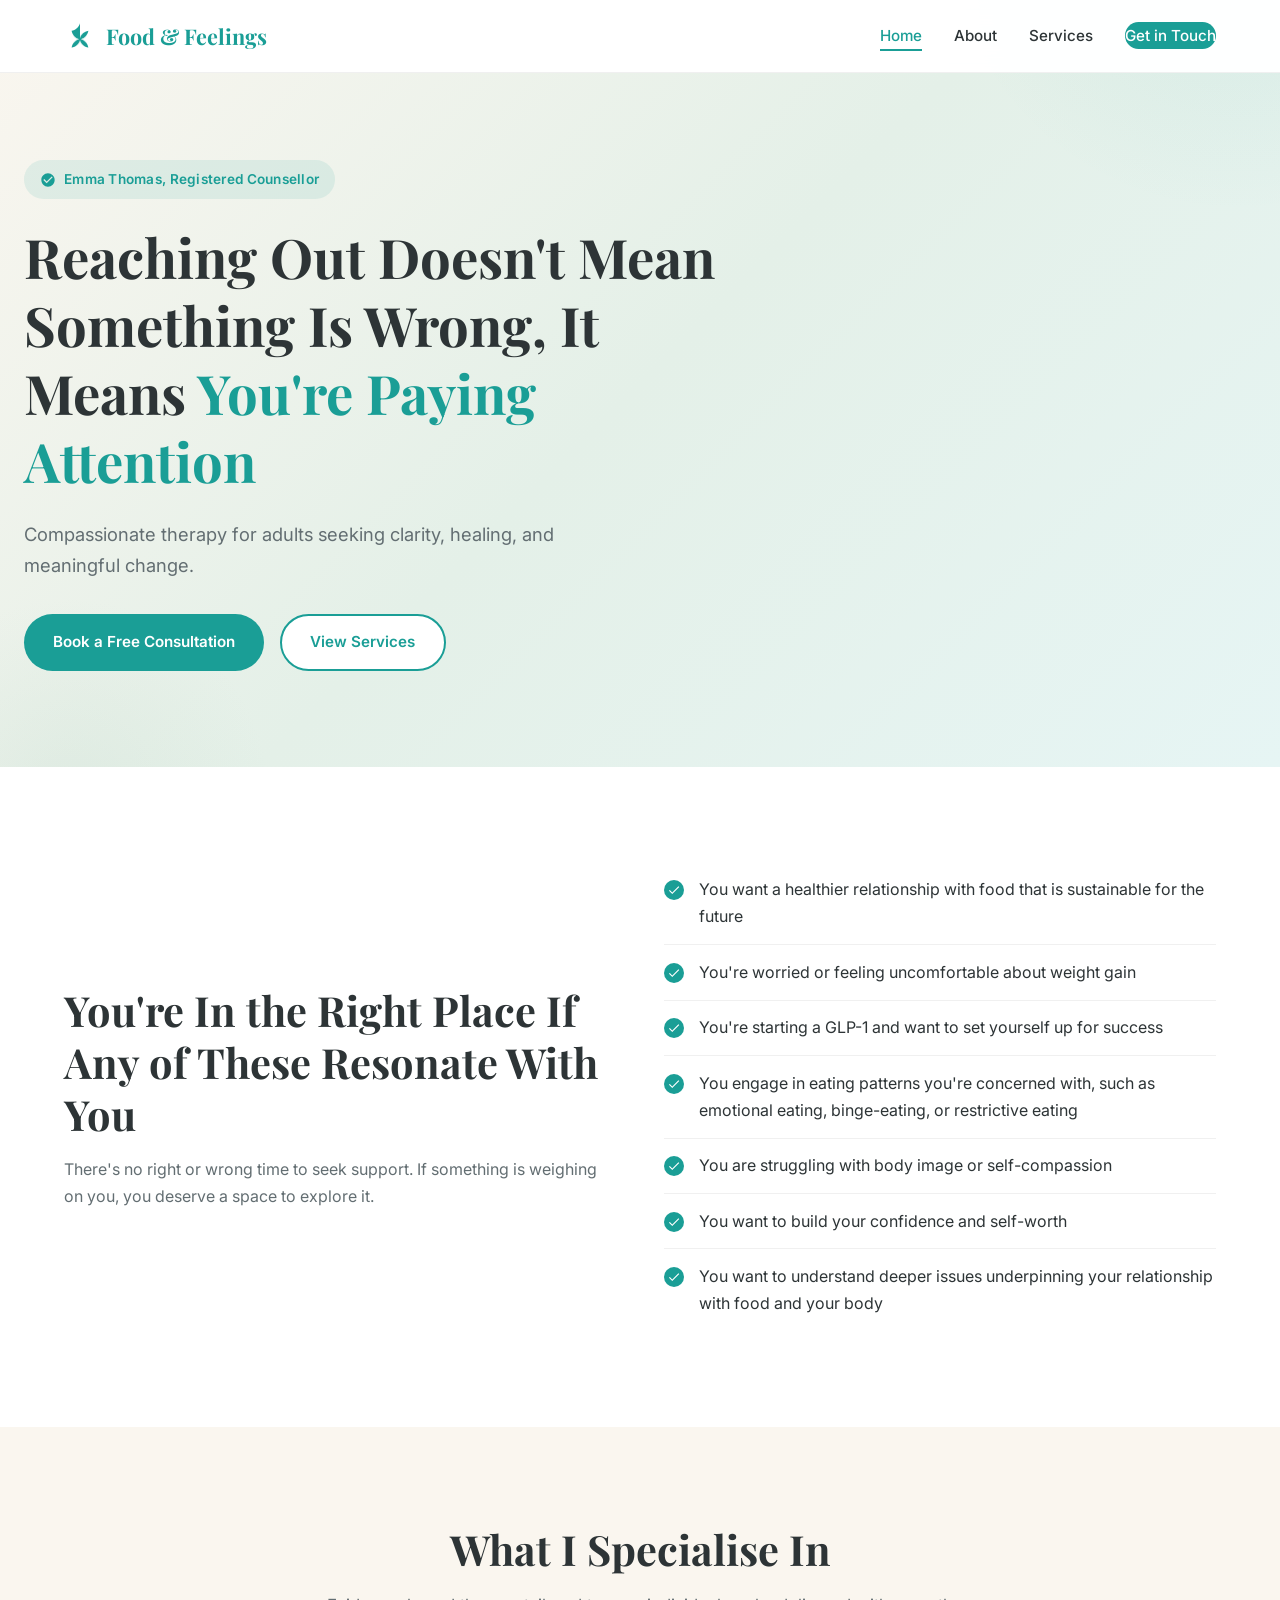
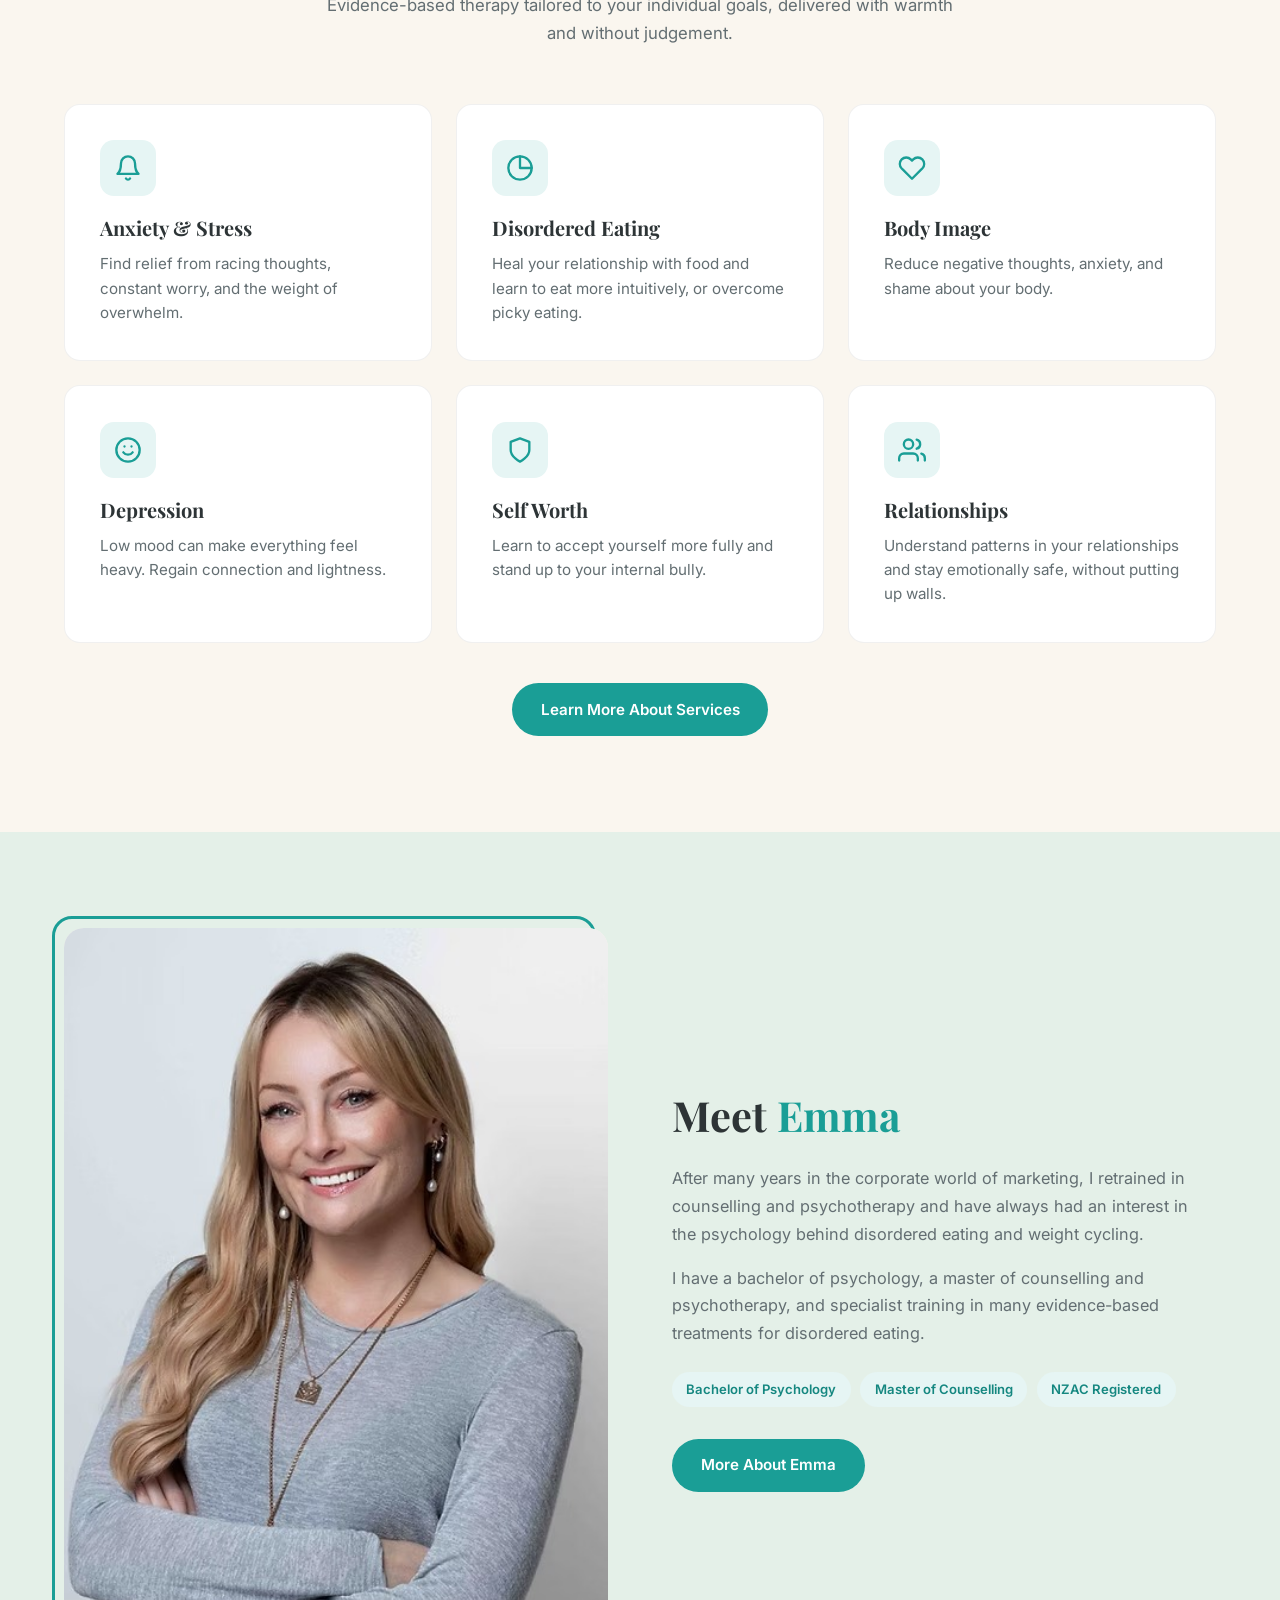
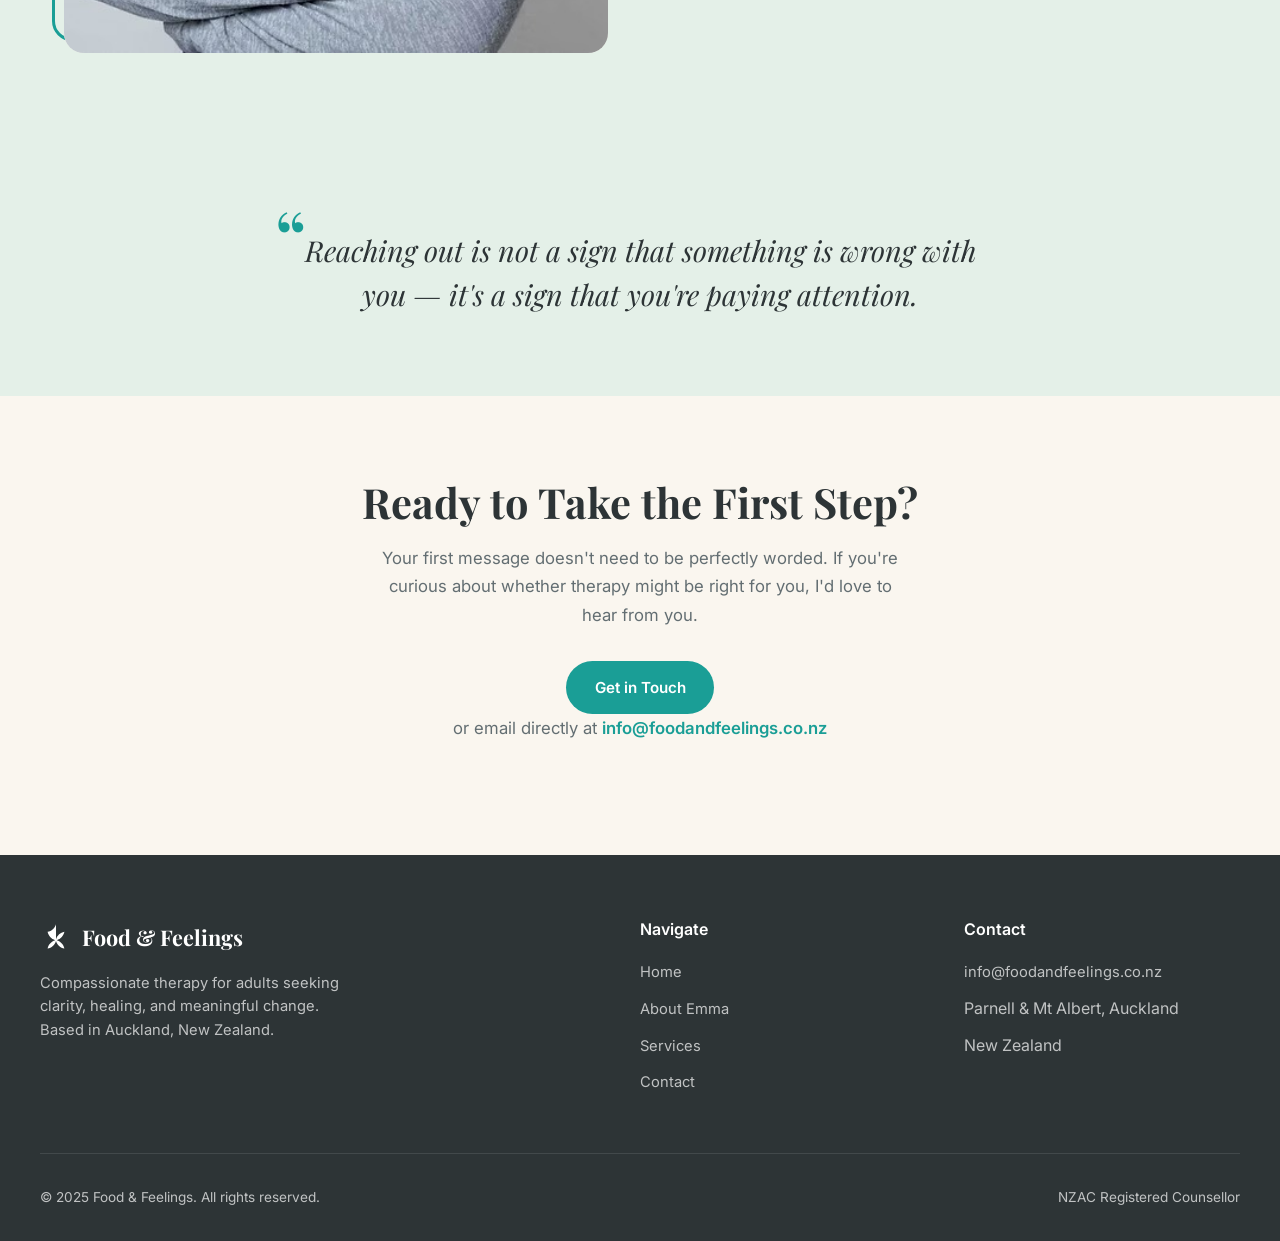
==== commit 0da07244: "Fix mobile nav and deduplicate content across pages Nav: switched from position:fixed to position:ab" ====
--- a/index.html
+++ b/index.html
@@ -877,24 +877,33 @@
 /* ========== MOBILE MENU ========== */
 
 @media (max-width: 768px) {
+  .nav {
+    -webkit-backdrop-filter: none;
+    backdrop-filter: none;
+    background: #ffffff;
+  }
+
   .nav-toggle {
     display: flex;
   }
 
   .nav-links {
-    position: fixed;
+    position: absolute;
     top: 72px;
     left: 0;
     right: 0;
-    bottom: 0;
-    background: var(--white);
+    height: calc(100vh - 72px);
+    height: calc(100dvh - 72px);
+    background: #ffffff;
     flex-direction: column;
     justify-content: flex-start;
     padding: 2rem 1.5rem;
     gap: 0;
     transform: translateX(100%);
     transition: transform var(--transition);
-    z-index: 999;
+    z-index: 9999;
+    overflow-y: auto;
+    box-shadow: 0 4px 20px rgba(0,0,0,0.1);
   }
 
   .nav-links.open {
@@ -1191,39 +1200,6 @@
     </div>
   </section>
 
-  <!-- How We Work Together -->
-  <section class="section section-teal">
-    <div class="container">
-      <div class="section-header fade-in">
-        <h2>How We Can Work Together</h2>
-        <p>Personalised therapy designed around your goals and comfort, in a safe, non-judgemental space.</p>
-      </div>
-      <div class="work-grid">
-        <div class="work-card fade-in">
-          <div class="work-icon">
-            <svg viewBox="0 0 24 24" fill="none" stroke="currentColor" stroke-width="2" stroke-linecap="round" stroke-linejoin="round"><path d="M3 9l9-7 9 7v11a2 2 0 0 1-2 2H5a2 2 0 0 1-2-2z"/><polyline points="9 22 9 12 15 12 15 22"/></svg>
-          </div>
-          <h3>Individual Therapy</h3>
-          <p>One-on-one support from rooms in Parnell and Mt Albert, Auckland.</p>
-        </div>
-        <div class="work-card fade-in">
-          <div class="work-icon">
-            <svg viewBox="0 0 24 24" fill="none" stroke="currentColor" stroke-width="2" stroke-linecap="round" stroke-linejoin="round"><rect x="2" y="3" width="20" height="14" rx="2" ry="2"/><line x1="8" y1="21" x2="16" y2="21"/><line x1="12" y1="17" x2="12" y2="21"/></svg>
-          </div>
-          <h3>Teletherapy</h3>
-          <p>Secure video sessions for convenience, privacy, and accessibility from anywhere.</p>
-        </div>
-        <div class="work-card fade-in">
-          <div class="work-icon">
-            <svg viewBox="0 0 24 24" fill="none" stroke="currentColor" stroke-width="2" stroke-linecap="round" stroke-linejoin="round"><path d="M22 16.92v3a2 2 0 0 1-2.18 2 19.79 19.79 0 0 1-8.63-3.07 19.5 19.5 0 0 1-6-6 19.79 19.79 0 0 1-3.07-8.67A2 2 0 0 1 4.11 2h3a2 2 0 0 1 2 1.72 12.84 12.84 0 0 0 .7 2.81 2 2 0 0 1-.45 2.11L8.09 9.91a16 16 0 0 0 6 6l1.27-1.27a2 2 0 0 1 2.11-.45 12.84 12.84 0 0 0 2.81.7A2 2 0 0 1 22 16.92z"/></svg>
-          </div>
-          <h3>Free Consultation</h3>
-          <p>A 15-minute call to discuss your needs and see if we're a good fit.</p>
-        </div>
-      </div>
-    </div>
-  </section>
-
   <!-- Quote Section -->
   <section class="quote-section">
     <div class="container fade-in">
